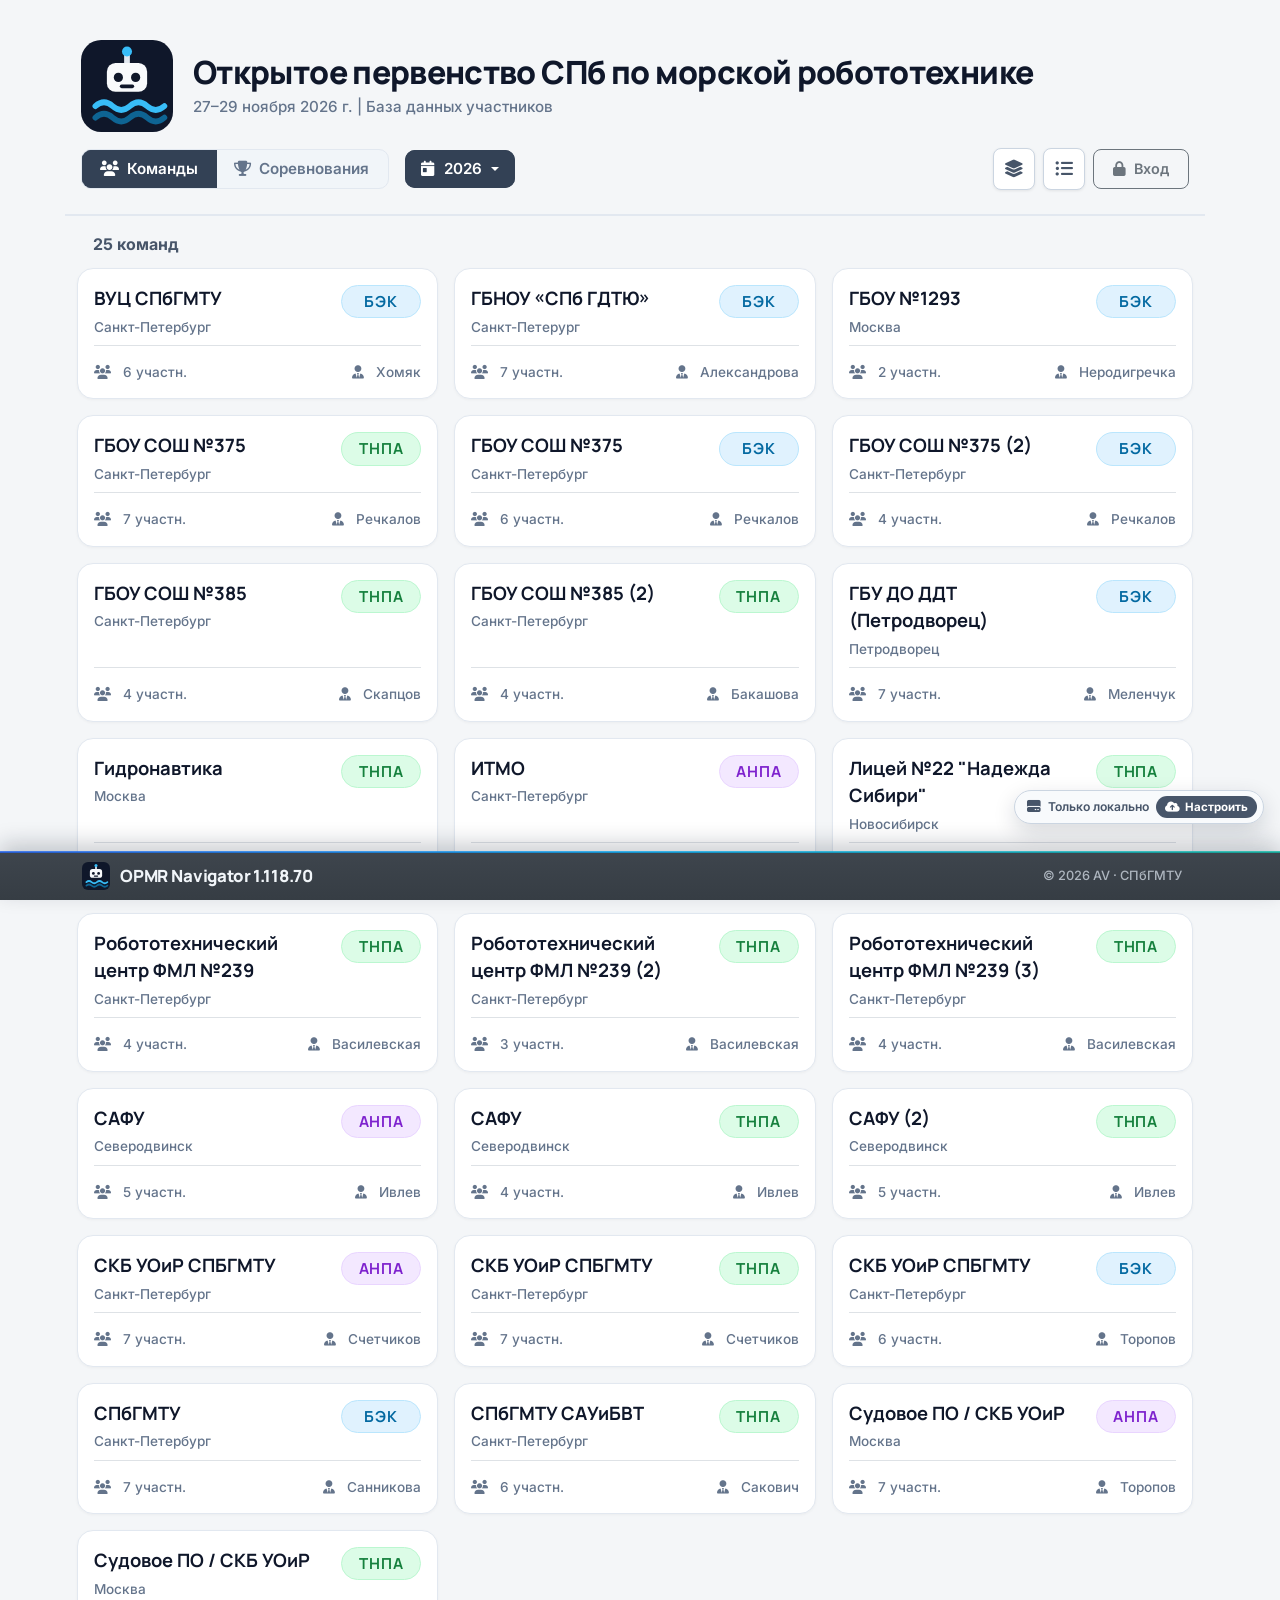
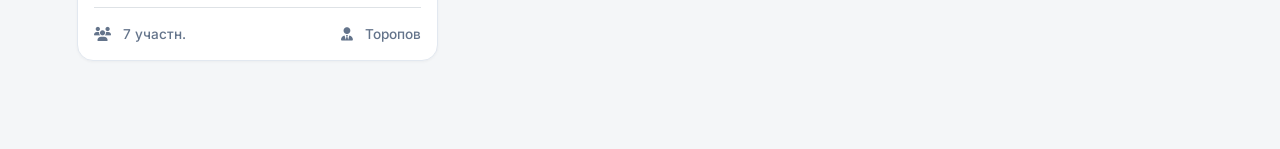
==== index.html @ 8fe816d5 "118 правим бейдж сохранения" ====
<!doctype html>
<html lang="ru">
  <head>
    <meta charset="UTF-8" />
    <meta name="viewport" content="width=device-width, initial-scale=1.0" />
    <title>OPMR - База данных участников</title>
    <link rel="icon" type="image/svg+xml" href="favicon.svg?v=1" />
    <link rel="preconnect" href="https://fonts.googleapis.com" />
    <link rel="preconnect" href="https://fonts.gstatic.com" crossorigin />
    <link
      href="https://fonts.googleapis.com/css2?family=Inter:wght@400;500;600&family=Manrope:wght@600;700;800&family=Fira+Sans+Condensed:wght@500;600;700&display=swap"
      rel="stylesheet" />
    <!-- <link href="https://cdn.jsdelivr.net/npm/bootstrap@5.3.2/dist/css/bootstrap.min.css" rel="stylesheet" />
    <link href="https://cdnjs.cloudflare.com/ajax/libs/font-awesome/6.4.2/css/all.min.css" rel="stylesheet" /> -->
    <link href="lib/bootstrap.min.css" rel="stylesheet" />
    <link href="lib/all.min.css" rel="stylesheet" />
    <!-- * версия -->
    <link rel="stylesheet" href="styles.css?v=70" />
  </head>

  <body>
    <div class="toast-container" id="toastContainer"></div>
    <input type="file" id="fileInput" accept=".json" class="d-none" />
    <div class="container py-4">
      <div class="app-header d-flex justify-content-between align-items-center mb-3 flex-wrap gap-3">
        <div class="header-brand">
          <a
            href="#"
            class="header-logo-link"
            onclick="
              goHome();
              return false;
            "
            title="На главную — Команды"
            aria-label="OPMR Navigator — на главную">
            <img src="favicon.svg?v=1" alt="Логотип ОПМР" class="header-logo" />
          </a>
          <div class="header-brand-text">
            <h2 class="header-title mb-0">Открытое первенство СПб по морской робототехнике</h2>
            <div class="header-subtitle">27–29 ноября 2026 г. | База данных участников</div>
          </div>
        </div>
        <div class="d-flex gap-2 align-items-center" id="headerButtons"></div>
      </div>
      <div id="yearSwitcher" class="mb-3" style="display: none"></div>
      <div id="listPage" class="list-page">
        <div id="teamsContainer">
          <div class="col-12 text-center text-muted py-5">
            <div class="spinner-border text-primary" role="status"></div>
            <div class="mt-2">Загрузка данных...</div>
          </div>
        </div>
      </div>
      <div id="detailPage" class="detail-page">
        <button class="btn btn-outline-secondary mb-3 btn-action" onclick="goBack()" title="Назад">
          <i class="fas fa-arrow-left"></i>
        </button>
        <div id="detailContent"></div>
      </div>
      <div id="editPage" class="detail-page">
        <div class="d-flex justify-content-between align-items-center mb-3 flex-wrap gap-2">
          <button class="btn btn-outline-secondary btn-action" onclick="goBack()" title="Назад">
            <i class="fas fa-arrow-left"></i>
          </button>
          <div id="editPageAdminButtons"></div>
        </div>
        <div class="detail-section">
          <h4 class="detail-section-title" id="editFormTitle">Редактирование команды</h4>
          <form id="editForm" class="edit-form">
            <div class="row g-3">
              <div class="col-md-4">
                <label class="form-label">Организация</label>
                <input
                  type="text"
                  class="form-control"
                  id="editOrgSearch"
                  list="orgDatalist"
                  placeholder="Начните вводить название..."
                  autocomplete="off" />
                <datalist id="orgDatalist"></datalist>
                <div class="form-text">Выберите из справочника или введите новое</div>
                <input type="hidden" id="editOrgId" />
              </div>
              <div class="col-md-3">
                <label class="form-label">Краткое название</label>
                <input
                  type="text"
                  class="form-control"
                  id="editShortName"
                  placeholder="(подставится из справочника)"
                  style="font-size: 0.85rem; font-style: italic" />
              </div>
              <div class="col-md-2">
                <label class="form-label">ID орг.</label>
                <input
                  type="text"
                  class="form-control"
                  id="editOrgIdView"
                  readonly
                  style="background-color: #f8fafc; font-weight: 600; text-align: center" />
              </div>
              <div class="col-md-3">
                <label class="form-label">ID команды</label>
                <input
                  type="text"
                  class="form-control"
                  id="editId"
                  readonly
                  style="background-color: #f8fafc; font-weight: 600" />
              </div>
              <div class="col-md-6">
                <label class="form-label">Год</label>
                <select class="form-select" id="editYear" onchange="onEditYearChange()">
                  <option value="2024">2024</option>
                  <option value="2025">2025</option>
                  <option value="2026">2026</option>
                </select>
              </div>
              <div class="col-md-6">
                <label class="form-label">Дата заявки</label>
                <input type="text" class="form-control" id="editCreated" readonly style="background-color: #f8fafc" />
              </div>
              <div class="col-md-6">
                <label class="form-label">Город</label><input type="text" class="form-control" id="editCity" />
              </div>
              <div class="col-md-6">
                <label class="form-label">Республика/край/область</label
                ><input type="text" class="form-control" id="editRegion" />
              </div>
              <div class="col-md-6">
                <label class="form-label">Почтовый индекс</label
                ><input type="text" class="form-control" id="editPostalCode" />
              </div>
              <div class="col-12">
                <label class="form-label">Адрес</label><input type="text" class="form-control" id="editAddress" />
              </div>
              <div class="col-md-6">
                <label class="form-label">Телефон/факс</label><input type="tel" class="form-control" id="editPhone" />
              </div>
              <div class="col-md-6">
                <label class="form-label">Email</label><input type="email" class="form-control" id="editEmail" />
              </div>
              <div class="col-12">
                <label class="form-label">ФИО руководителя организации</label
                ><input type="text" class="form-control" id="editOrgLeader" />
              </div>
              <div class="col-12 mt-4">
                <h5 class="fw-bold" style="font-family: &quot;Manrope&quot;, sans-serif; color: #0f172a">Аппарат</h5>
              </div>
              <div class="col-md-6">
                <label class="form-label">Класс аппарата</label>
                <input
                  type="text"
                  class="form-control"
                  id="editApparatusClass"
                  list="classDatalist"
                  placeholder="Выберите класс..."
                  autocomplete="off" />
                <datalist id="classDatalist"></datalist>
                <div class="form-text">Список классов зависит от выбранного года</div>
              </div>
              <div class="col-md-6">
                <label class="form-label">Название аппарата</label
                ><input type="text" class="form-control" id="editApparatusName" placeholder="Например: 'Посейдон-1'" />
              </div>
              <div class="col-12">
                <label class="form-label">Ссылки на фото аппарата</label>
                <div id="photoLinksContainer"></div>
                <button type="button" class="btn btn-outline-primary btn-sm mt-2" onclick="addPhotoLinkField()">
                  <i class="fas fa-plus me-1"></i>Добавить ссылку
                </button>
                <div class="form-text mt-2">
                  <i class="fas fa-info-circle me-1"></i>Вставьте прямые ссылки на изображения (.jpg, .png, .webp).
                </div>
              </div>
              <div class="col-12">
                <label class="form-label">Краткое описание аппарата</label
                ><textarea class="form-control" id="editDescription" rows="4"></textarea>
              </div>
              <div class="col-12 mt-4">
                <h5 class="fw-bold" style="font-family: &quot;Manrope&quot;, sans-serif; color: #0f172a">Команда</h5>
              </div>
              <div class="col-md-6">
                <label class="form-label">ФИО руководителя команды</label
                ><input type="text" class="form-control" id="editTeamLeader" />
              </div>
              <div class="col-md-6">
                <label class="form-label">Контактный телефон</label
                ><input type="tel" class="form-control" id="editTeamLeaderPhone" />
              </div>
              <div class="col-12 mt-4">
                <h5 class="fw-bold" style="font-family: &quot;Manrope&quot;, sans-serif; color: #0f172a">Участники</h5>
                <div id="editMembersContainer"></div>
                <button type="button" class="btn btn-outline-primary btn-sm mt-2 btn-action" onclick="addMemberField()">
                  <i class="fas fa-plus me-1"></i><span class="btn-text">Добавить участника</span>
                </button>
              </div>
              <div class="col-12 mt-4 pt-3 border-top">
                <button type="button" class="btn btn-primary btn-action px-4" onclick="saveEdit()">
                  <i class="fas fa-save me-2"></i><span class="btn-text">Сохранить изменения</span>
                </button>
                <button type="button" class="btn btn-outline-secondary btn-action ms-2" onclick="goBack()">
                  <span class="btn-text">Отмена</span>
                </button>
                <button
                  type="button"
                  class="btn btn-danger btn-action ms-auto"
                  onclick="deleteTeam()"
                  id="btnDeleteTeam"
                  style="display: none">
                  <i class="fas fa-trash-alt me-2"></i><span class="btn-text">Удалить команду</span>
                </button>
              </div>
            </div>
          </form>
        </div>
      </div>
      <div id="competitionPage" class="detail-page">
        <div class="d-flex justify-content-between align-items-center mb-3 flex-wrap gap-2">
          <button class="btn btn-outline-secondary btn-action" onclick="goBack()" title="Назад">
            <i class="fas fa-arrow-left"></i>
          </button>
          <div class="d-flex gap-2">
            <button class="btn btn-outline-primary btn-action" onclick="calculatePlaces()">
              <i class="fas fa-trophy me-2"></i><span class="btn-text">Рассчитать места</span>
            </button>
            <button class="btn btn-outline-secondary btn-action" onclick="window.print()">
              <i class="fas fa-print me-2"></i><span class="btn-text">Печать</span>
            </button>
          </div>
        </div>
        <div id="competitionContent"></div>
      </div>
      <div id="protocolPage" class="detail-page">
        <div class="d-flex justify-content-between align-items-center mb-3 flex-wrap gap-2">
          <button class="btn btn-outline-secondary btn-action" onclick="showCompetitionView()">
            <i class="fas fa-arrow-left me-2"></i><span class="btn-text">К соревнованиям</span>
          </button>
          <button class="btn btn-primary btn-action" onclick="saveProtocol()">
            <i class="fas fa-save me-2"></i><span class="btn-text">Сохранить протокол</span>
          </button>
        </div>
        <div id="protocolContent"></div>
      </div>
      <div id="masterPage" class="detail-page">
        <div class="d-flex justify-content-between align-items-center mb-3 flex-wrap gap-2">
          <button class="btn btn-outline-secondary btn-action" onclick="showTeamsView()">
            <i class="fas fa-arrow-left me-2"></i><span class="btn-text">Назад</span>
          </button>
          <button class="btn btn-outline-secondary btn-action" onclick="window.print()">
            <i class="fas fa-print me-2"></i><span class="btn-text">Печать</span>
          </button>
        </div>
        <div id="masterContent"></div>
      </div>
      <div id="orgManagerPage" class="detail-page">
        <div class="d-flex justify-content-between align-items-center mb-3 flex-wrap gap-2">
          <button class="btn btn-outline-secondary btn-action" onclick="showTeamsView()">
            <i class="fas fa-arrow-left me-2"></i><span class="btn-text">Назад</span>
          </button>
          <button class="btn btn-primary btn-action" onclick="addOrganization()">
            <i class="fas fa-plus me-2"></i><span class="btn-text">Добавить организацию</span>
          </button>
        </div>
        <div id="orgManagerContent"></div>
      </div>
      <div id="apparatusPage" class="detail-page">
        <div class="d-flex justify-content-between align-items-center mb-3 flex-wrap gap-2">
          <button class="btn btn-outline-secondary btn-action" onclick="showTeamsView()">
            <i class="fas fa-arrow-left me-2"></i><span class="btn-text">Назад</span>
          </button>
          <button class="btn btn-primary btn-action" onclick="addApparatusClass()">
            <i class="fas fa-plus me-2"></i><span class="btn-text">Добавить класс</span>
          </button>
        </div>
        <div id="apparatusContent"></div>
      </div>
    </div>

    <div class="modal fade" id="teamNameModal" tabindex="-1">
      <div class="modal-dialog">
        <div class="modal-content">
          <div class="modal-header">
            <h5 class="modal-title">Название команды</h5>
            <button type="button" class="btn-close" data-bs-dismiss="modal" aria-label="Закрыть"></button>
          </div>
          <div class="modal-body">
            <label class="form-label">Своё название (необязательно)</label>
            <input type="text" class="form-control" id="teamNameInput" placeholder="Например: ФМЛ №239 · Юниоры" />
            <div class="form-text">
              Если оставить пустым, команда называется по организации, а при нескольких командах в одной номинации
              добавляется индекс: «ФМЛ №239 (2)».
            </div>
          </div>
          <div class="modal-footer">
            <button class="btn btn-secondary" data-bs-dismiss="modal">Отмена</button>
            <button class="btn btn-primary" onclick="saveTeamName()">Сохранить</button>
          </div>
        </div>
      </div>
    </div>

    <div
      class="offcanvas offcanvas-start"
      tabindex="-1"
      id="mobileMenu"
      aria-labelledby="mobileMenuLabel"
      style="max-width: 300px">
      <div class="offcanvas-header">
        <h5 class="offcanvas-title" id="mobileMenuLabel"><i class="fas fa-bars me-2"></i>Меню</h5>
        <button type="button" class="btn-close" data-bs-dismiss="offcanvas" aria-label="Закрыть"></button>
      </div>
      <div class="offcanvas-body" id="mobileMenuBody"></div>
    </div>

    <footer class="app-footer">
      <div class="container app-footer-row">
        <div class="app-footer-brand">
          <img src="favicon.svg?v=1" alt="" class="app-footer-logo" />
          <span class="app-footer-name">OPMR Navigator <span id="appVersion">1.0</span></span>
        </div>
        <div class="app-footer-copy">© 2026 AV · СПбГМТУ</div>
      </div>
    </footer>

    <div class="modal fade" id="githubSettingsModal" tabindex="-1">
      <div class="modal-dialog">
        <div class="modal-content">
          <div class="modal-header">
            <h5 class="modal-title"><i class="fab fa-github me-2"></i>Настройки GitHub</h5>
            <button type="button" class="btn-close" data-bs-dismiss="modal"></button>
          </div>
          <div class="modal-body">
            <div class="mb-3">
              <label class="form-label">Владелец репозитория (owner)</label
              ><input type="text" class="form-control" id="ghOwner" placeholder="например: your-username" />
              <div class="form-text">Имя пользователя или организации на GitHub</div>
            </div>
            <div class="mb-3">
              <label class="form-label">Название репозитория (repo)</label
              ><input type="text" class="form-control" id="ghRepo" placeholder="например: opmr-website" />
            </div>
            <div class="mb-3">
              <label class="form-label">Ветка (branch)</label
              ><input type="text" class="form-control" id="ghBranch" placeholder="main" value="main" />
            </div>
            <div class="mb-3">
              <label class="form-label">Personal Access Token</label>
              <div class="input-group">
                <input type="password" class="form-control" id="ghToken" placeholder="ghp_..." />
                <button class="btn btn-outline-secondary" type="button" onclick="toggleTokenVisibility()">
                  <i class="fas fa-eye" id="tokenToggleIcon"></i>
                </button>
              </div>
              <div class="form-text">
                Токен с правами <code>repo</code> или <code>contents</code>.
                <a href="https://github.com/settings/tokens/new" target="_blank">Создать токен →</a>
              </div>
            </div>
            <div class="alert alert-info small mb-0">
              <i class="fas fa-info-circle me-1"></i>Данные сохраняются только в вашем браузере (localStorage).
            </div>
          </div>
          <div class="modal-footer">
            <button type="button" class="btn btn-outline-secondary" data-bs-dismiss="modal">Отмена</button>
            <button type="button" class="btn btn-outline-primary" onclick="testGitHubConnection()">
              <i class="fas fa-plug me-1"></i>Проверить соединение
            </button>
            <button type="button" class="btn btn-primary" onclick="saveGitHubSettings()">
              <i class="fas fa-check me-1"></i>Сохранить
            </button>
          </div>
        </div>
      </div>
    </div>
    <div class="lightbox-overlay" id="lightbox" onclick="closeLightbox()">
      <button class="lightbox-close" onclick="closeLightbox()">&times;</button>
      <img id="lightboxImg" src="" alt="" />
    </div>
    <div class="modal fade" id="adminPasswordModal" tabindex="-1">
      <div class="modal-dialog modal-sm modal-dialog-centered">
        <div class="modal-content">
          <div class="modal-header border-0 pb-0">
            <h6 class="modal-title"><i class="fas fa-lock me-2"></i>Вход в режим администратора</h6>
            <button type="button" class="btn-close" data-bs-dismiss="modal"></button>
          </div>
          <div class="modal-body">
            <input
              type="password"
              class="form-control"
              id="adminPasswordInput"
              placeholder="Введите пароль"
              autocomplete="off" />
            <div id="adminPasswordError" class="text-danger small mt-2" style="display: none">
              <i class="fas fa-exclamation-circle me-1"></i>Неверный пароль
            </div>
          </div>
          <div class="modal-footer border-0 pt-0">
            <button type="button" class="btn btn-outline-secondary btn-sm" data-bs-dismiss="modal">Отмена</button>
            <button type="button" class="btn btn-primary btn-sm" onclick="checkAdminPassword()">
              <i class="fas fa-sign-in-alt me-1"></i>Войти
            </button>
          </div>
        </div>
      </div>
    </div>

    <!-- Выезжающая панель редактора критериев -->
    <div
      class="offcanvas offcanvas-end"
      tabindex="-1"
      id="criteriaOffcanvas"
      aria-labelledby="criteriaOffcanvasLabel"
      style="width: 800px">
      <div class="offcanvas-header border-bottom">
        <h5 class="offcanvas-title" id="criteriaOffcanvasLabel">
          <i class="fas fa-list-check me-2"></i>Критерии оценки
        </h5>
        <button type="button" class="btn-close" data-bs-dismiss="offcanvas" aria-label="Close"></button>
      </div>
      <div class="offcanvas-body" id="criteriaOffcanvasBody" style="overflow-y: auto; max-height: calc(100vh - 140px)">
        <!-- Сюда JS вставит интерфейс -->
      </div>
      <div class="offcanvas-footer border-top p-3 bg-light">
        <div class="d-flex justify-content-end gap-2">
          <button type="button" class="btn btn-outline-secondary" data-bs-dismiss="offcanvas">
            <i class="fas fa-times me-1"></i>Закрыть
          </button>
          <button type="button" class="btn btn-primary" onclick="saveCriteriaFromOffcanvas()">
            <i class="fas fa-save me-1"></i>Сохранить изменения
          </button>
        </div>
      </div>
    </div>

    <div class="modal fade" id="migrationModal" tabindex="-1">
      <div class="modal-dialog">
        <div class="modal-content">
          <div class="modal-header">
            <h5 class="modal-title"><i class="fas fa-database me-2"></i>Миграция данных</h5>
          </div>
          <div class="modal-body">
            <p>Обнаружен старый формат данных. Система автоматически:</p>
            <ul>
              <li>Создаст справочник организаций из существующих названий</li>
              <li>Присвоит каждой команде ID организации и год</li>
              <li>Команды с протоколами → 2025 год, без протоколов → 2026 год</li>
            </ul>
            <p class="text-muted small">
              Ваши данные не будут потеряны. Рекомендуется сделать резервную копию через "Скачать JSON" перед миграцией.
            </p>
          </div>
          <div class="modal-footer">
            <button type="button" class="btn btn-outline-secondary" data-bs-dismiss="modal">Отмена</button>
            <button type="button" class="btn btn-primary" onclick="runMigration()">
              <i class="fas fa-check me-1"></i>Начать миграцию
            </button>
          </div>
        </div>
      </div>
    </div>

    <!-- Модалка импорта заявки из текста -->
    <div class="modal fade" id="textImportModal" tabindex="-1">
      <div class="modal-dialog modal-xl modal-dialog-scrollable">
        <div class="modal-content">
          <div class="modal-header">
            <h5 class="modal-title"><i class="fas fa-file-import me-2"></i>Импорт заявки из текста</h5>
            <button type="button" class="btn-close" data-bs-dismiss="modal"></button>
          </div>
          <div class="modal-body">
            <div class="mb-3">
              <label class="form-label fw-bold"
                >Вставьте текст письма из Яндекс.Форм целиком (или загрузите файл .txt):</label
              >
              <textarea
                class="form-control font-monospace"
                id="textImportInput"
                rows="14"
                style="font-size: 0.85rem"
                placeholder="Заявка на ОПМР-2026 от ..."></textarea>
            </div>
            <div class="d-flex gap-2 mb-3">
              <label class="btn btn-outline-primary mb-0"
                ><i class="fas fa-upload me-1"></i>Загрузить файл .txt<input
                  type="file"
                  accept=".txt,.text,text/plain"
                  class="d-none"
                  onchange="loadTextFileIntoModal(event)"
              /></label>
              <button class="btn btn-primary" onclick="parseTextApplication()">
                <i class="fas fa-magnifying-glass me-1"></i>Разобрать
              </button>
              <button
                class="btn btn-outline-secondary"
                onclick="
                  document.getElementById('textImportInput').value = '';
                  document.getElementById('textImportPreview').innerHTML = '';
                  document.getElementById('textImportFooter').style.display = 'none';
                ">
                <i class="fas fa-eraser me-1"></i>Очистить
              </button>
            </div>
            <div id="textImportPreview"></div>
          </div>
          <div class="modal-footer" id="textImportFooter" style="display: none">
            <button class="btn btn-outline-secondary" data-bs-dismiss="modal">Отмена</button>
            <button class="btn btn-success" onclick="applyTextImport()">
              <i class="fas fa-plus me-1"></i>Добавить в базу
            </button>
          </div>
        </div>
      </div>
    </div>

    <!-- Модалка импорта заявки из PDF -->
    <div class="modal fade" id="pdfImportModal" tabindex="-1">
      <div class="modal-dialog modal-xl modal-dialog-scrollable">
        <div class="modal-content">
          <div class="modal-header">
            <h5 class="modal-title"><i class="fas fa-file-pdf me-2 text-danger"></i>Импорт заявки из PDF</h5>
            <button type="button" class="btn-close" data-bs-dismiss="modal"></button>
          </div>
          <div class="modal-body">
            <div class="alert alert-info small mb-3">
              <i class="fas fa-info-circle me-1"></i>Данные извлечены из PDF-файла. Проверьте и при необходимости
              отредактируйте поля перед добавлением в базу. Год: <strong id="pdfImportYear">2026</strong> (меняется
              кнопкой года в шапке).
            </div>
            <div id="pdfImportPreview"></div>
          </div>
          <div class="modal-footer" id="pdfImportFooter">
            <button class="btn btn-outline-secondary" data-bs-dismiss="modal">Отмена</button>
            <button class="btn btn-success" onclick="applyPDFImport()">
              <i class="fas fa-plus me-1"></i>Добавить в базу
            </button>
          </div>
        </div>
      </div>
    </div>

    <!-- <script src="https://cdn.jsdelivr.net/npm/bootstrap@5.3.2/dist/js/bootstrap.bundle.min.js"></script> -->
    <script src="lib/bootstrap.bundle.min.js"></script>
    <script src="lib/xlsx.full.min.js"></script>
    <script src="lib/pdf.min.js"></script>
    <script src="lib/jszip.min.js"></script>
    <!-- * версия -->
    <!-- <script src="app.js?v=110"></script> -->
    <script src="app_new.js?v=118"></script>
  </body>
</html>
---- styles.css ----
/* ========== БАЗА ========== */
body {
  background-color: #f4f6f8;
  font-family: "Inter", system-ui, sans-serif;
  color: #1f2937;
  display: flex;
  flex-direction: column;
  min-height: 100vh;
  min-height: 100dvh;
  padding-bottom: 64px;
}
body > .container {
  flex: 1 0 auto;
  width: 100%;
}
body.sync-floating {
  padding-bottom: 64px;
}
html {
  scrollbar-gutter: stable;
  scrollbar-width: thin;
  scrollbar-color: #cbd5e1 #f4f6f8;
}
@supports not (scrollbar-gutter: stable) {
  html {
    overflow-y: scroll;
  }
}
::-webkit-scrollbar {
  width: 10px;
  height: 10px;
}
::-webkit-scrollbar-track {
  background: #f4f6f8;
}
::-webkit-scrollbar-thumb {
  background: #cbd5e1;
  border-radius: 8px;
  border: 2px solid #f4f6f8;
}
::-webkit-scrollbar-thumb:hover {
  background: #94a3b8;
}
.header-title,
.detail-section-title,
.org-name,
.category-badge {
  font-family: "Manrope", sans-serif;
}
.header-title {
  font-weight: 800;
  color: #0f172a;
  letter-spacing: -0.02em;
}
.header-subtitle {
  color: #64748b;
  font-size: 0.95rem;
  font-weight: 500;
  margin-top: 4px;
}
@keyframes fadeIn {
  from {
    opacity: 0;
    transform: translateY(8px);
  }
  to {
    opacity: 1;
    transform: translateY(0);
  }
}
.detail-page {
  display: none;
  animation: fadeIn 0.3s;
}
.detail-page.active {
  display: block;
}
.list-page {
  display: block;
}
.list-page.hidden {
  display: none;
}
/* ========== КАРТОЧКИ КОМАНД ========== */
.team-card {
  transition: all 0.25s;
  border: 1px solid #e2e8f0;
  background: #fff;
  border-radius: 16px;
  box-shadow: 0 1px 3px rgba(0, 0, 0, 0.04);
  cursor: pointer;
}
.team-card:hover {
  transform: translateY(-4px);
  box-shadow: 0 12px 24px -8px rgba(0, 0, 0, 0.1);
}
.org-name {
  font-weight: 700;
  color: #0f172a;
  font-size: 1.15rem;
  margin-bottom: 4px;
}
.team-meta {
  font-size: 0.85rem;
  color: #64748b;
  font-weight: 500;
}
.team-card-head {
  display: flex;
  justify-content: space-between;
  align-items: flex-start;
  gap: 1rem;
}
.team-card-head > div:first-child {
  min-width: 0;
}
.category-badge {
  display: inline-flex;
  align-items: center;
  justify-content: center;
  font-weight: 700;
  line-height: 1;
  letter-spacing: 0.06em;
  border-radius: 999px;
  white-space: nowrap;
  text-transform: uppercase;
}
.category-badge-card {
  font-size: 0.95rem;
  padding: 0.5rem 0.85rem;
  min-width: 5rem;
  flex-shrink: 0;
}
.category-badge-xl {
  font-size: 2rem;
  padding: 0.6rem 1.2rem;
  min-width: 9rem;
}
.category-badge-list {
  font-size: 0.72rem;
  padding: 0.35rem 0.6rem;
  min-width: 3.6rem;
}
.badge-bek {
  background-color: #e0f2fe;
  color: #0369a1;
  border: 1px solid #bae6fd;
}
.badge-tnpa {
  background-color: #dcfce7;
  color: #15803d;
  border: 1px solid #bbf7d0;
}
.badge-anpa {
  background-color: #f3e8ff;
  color: #7e22ce;
  border: 1px solid #e9d5ff;
}
.badge-anna {
  background-color: #ffedd5;
  color: #c2410c;
  border: 1px solid #fed7aa;
}
.badge-red {
  background-color: #fee2e2;
  color: #b91c1c;
  border: 1px solid #fecaca;
}
.badge-gray {
  background-color: #f1f5f9;
  color: #475569;
  border: 1px solid #cbd5e1;
}
.badge-yellow {
  background-color: #fef9c3;
  color: #a16207;
  border: 1px solid #fde047;
}
/* ========== ДЕТАЛЬНАЯ СТРАНИЦА ========== */
.detail-section {
  background: #fff;
  border-radius: 16px;
  padding: 24px;
  margin-bottom: 24px;
  box-shadow: 0 1px 3px rgba(0, 0, 0, 0.04);
  border: 1px solid #e2e8f0;
  overflow: hidden;
  max-width: 100%;
}
.detail-section-title {
  font-weight: 700;
  color: #0f172a;
  font-size: 1.5rem;
  margin-bottom: 20px;
  padding-bottom: 12px;
  border-bottom: 2px solid #f1f5f9;
}
.detail-section-head {
  display: flex;
  justify-content: space-between;
  align-items: center;
  gap: 1rem;
  padding-bottom: 12px;
  border-bottom: 2px solid #f1f5f9;
  margin-bottom: 20px;
}
.detail-section-head .detail-section-title {
  border-bottom: 0;
  padding-bottom: 0;
  margin-bottom: 0;
}
#detailPage .detail-label {
  font-size: 0.8rem;
  font-weight: 600;
  text-transform: uppercase;
  letter-spacing: 0.05em;
  color: #64748b;
  margin-bottom: 0.35rem;
}
#detailPage .detail-value {
  font-size: 1.1rem;
  font-weight: 500;
  line-height: 1.5;
  color: #0f172a;
  overflow-wrap: anywhere;
}
#detailPage .detail-value a {
  color: #2563eb;
  text-decoration: none;
  border-bottom: 1px solid transparent;
  transition: border-color 0.2s;
}
#detailPage .detail-value a:hover {
  border-bottom-color: #2563eb;
}
#detailPage .detail-section .row {
  max-width: 100%;
  margin-left: 0 !important;
  margin-right: 0 !important;
}
#detailPage .detail-section .row.g-4 > [class*="col-"] {
  padding-left: 12px;
  padding-right: 12px;
}
#detailPage .detail-section .col-12 {
  max-width: 100%;
  min-width: 0;
  overflow: hidden;
}
.members-table {
  width: 100%;
  border-collapse: separate;
  border-spacing: 0;
  table-layout: fixed;
}
#detailPage .members-table th {
  font-family: "Manrope", sans-serif;
  font-size: 0.75rem;
  text-transform: uppercase;
  letter-spacing: 0.06em;
  font-weight: 700;
  color: #64748b;
  background-color: #f8fafc;
  padding: 14px 16px;
  border-bottom: 2px solid #e2e8f0;
}
#detailPage .members-table th:first-child {
  border-top-left-radius: 8px;
}
#detailPage .members-table th:last-child {
  border-top-right-radius: 8px;
}
#detailPage .members-table td {
  font-size: 0.95rem;
  font-weight: 500;
  color: #334155;
  padding: 14px 16px;
  border-bottom: 1px solid #f1f5f9;
  vertical-align: middle;
}
#detailPage .members-table tr:last-child td {
  border-bottom: none;
}
.col-fio {
  width: 40%;
}
.col-birth {
  width: 13%;
}
.col-passport {
  width: 17%;
}
.col-student {
  width: 5%;
}
.col-order {
  width: 25%;
}
.fio-cell {
  line-height: 1.4;
}
.fio-surname {
  font-weight: 600;
}
.fio-name-patronymic {
  font-weight: 400;
  color: #475569;
}
.member-card {
  background: #f8fafc;
  border-radius: 12px;
  padding: 16px;
  margin-bottom: 12px;
  border-left: 4px solid #3b82f6;
}
#detailPage .member-fio {
  font-family: "Manrope", sans-serif;
  font-size: 1.1rem;
  font-weight: 700;
  color: #0f172a;
  margin-bottom: 8px;
}
#detailPage .member-info {
  font-size: 0.9rem;
  color: #64748b;
  margin-bottom: 4px;
  display: flex;
  align-items: center;
  gap: 6px;
}
.members-table-desktop {
  display: block;
}
.members-cards-mobile {
  display: none;
}
/* ========== ФОРМЫ ========== */
.edit-form .form-label {
  font-size: 0.9rem;
  font-weight: 600;
  color: #374151;
  margin-bottom: 0.4rem;
}
.edit-form .form-control,
.edit-form .form-select {
  border: 1px solid #cbd5e1;
  border-radius: 8px;
  padding: 0.6rem 0.85rem;
  font-size: 0.95rem;
}
.edit-form .form-control:focus,
.edit-form .form-select:focus {
  border-color: #3b82f6;
  box-shadow: 0 0 0 3px rgba(59, 130, 246, 0.15);
  outline: none;
}
.edit-form .form-text {
  font-size: 0.8rem;
  color: #64748b;
  margin-top: 0.25rem;
}
.btn-upload,
.btn-action {
  border-radius: 8px;
  font-weight: 600;
  font-size: 0.9rem;
  padding: 0.5rem 1.2rem;
}
.btn-outline-primary {
  border-color: #cbd5e1;
  color: #334155;
}
.btn-outline-primary:hover {
  background-color: #f1f5f9;
  border-color: #94a3b8;
  color: #0f172a;
}
.photo-link-field {
  display: flex;
  gap: 10px;
  align-items: center;
  margin-bottom: 10px;
  padding: 10px;
  background: #f8fafc;
  border: 1px solid #e2e8f0;
  border-radius: 8px;
}
.photo-link-field input {
  flex: 1;
  border: 1px solid #cbd5e1;
  border-radius: 6px;
  padding: 8px 12px;
  font-size: 0.9rem;
}
.photo-link-field input:focus {
  border-color: #3b82f6;
  outline: none;
}
.photo-link-field .preview-thumb {
  width: 50px;
  height: 50px;
  object-fit: cover;
  border-radius: 6px;
  flex-shrink: 0;
}
.photo-link-field .remove-link-btn {
  background: #ef4444;
  color: #fff;
  border: none;
  border-radius: 6px;
  width: 32px;
  height: 32px;
  display: flex;
  align-items: center;
  justify-content: center;
  cursor: pointer;
  flex-shrink: 0;
}
.photo-link-field .remove-link-btn:hover {
  background: #b91c1c;
}
/* ========== ФОТО АППАРАТА / ЛАЙТБОКС ========== */
.apparatus-photo-grid {
  display: grid !important;
  grid-template-columns: repeat(4, 1fr) !important;
  gap: 12px !important;
  width: 100% !important;
  max-width: 100% !important;
  box-sizing: border-box;
  overflow: hidden;
}
.apparatus-photo-grid.single-photo {
  grid-template-columns: minmax(0, 1fr) !important;
  justify-items: center;
}
.apparatus-photo-grid.single-photo .apparatus-photo-item {
  width: 50%;
  max-width: 600px;
}
.apparatus-photo-item {
  position: relative;
  border-radius: 12px;
  overflow: hidden;
  background: #f1f5f9;
  aspect-ratio: 4/3;
  border: 1px solid #e2e8f0;
  width: 100%;
  max-width: 100%;
  min-width: 0 !important;
  box-sizing: border-box;
}
.apparatus-photo-item img {
  position: absolute;
  top: 0;
  left: 0;
  width: 100%;
  height: 100%;
  max-width: 100% !important;
  max-height: 100% !important;
  object-fit: cover;
  display: block;
  cursor: pointer;
  transition: transform 0.3s;
}
.apparatus-photo-item img:hover {
  transform: scale(1.05);
}
.photo-link-card {
  display: flex;
  flex-direction: column;
  align-items: center;
  justify-content: center;
  background: #f8fafc;
  border: 1px dashed #cbd5e1;
  border-radius: 12px;
  padding: 16px 8px;
  text-decoration: none;
  color: #3b82f6;
  font-weight: 500;
  font-size: 0.85rem;
  height: 100%;
  width: 100%;
  box-sizing: border-box;
  text-align: center;
}
.photo-link-card:hover {
  background: #eff6ff;
  border-color: #3b82f6;
}
.photo-link-card i {
  font-size: 1.5rem;
  margin-bottom: 8px;
}
.lightbox-overlay {
  position: fixed;
  inset: 0;
  background: rgba(15, 23, 42, 0.9);
  backdrop-filter: blur(8px);
  display: none;
  align-items: center;
  justify-content: center;
  z-index: 9999;
  padding: 20px;
}
.lightbox-overlay.active {
  display: flex;
}
.lightbox-overlay img {
  max-width: 90%;
  max-height: 90%;
  border-radius: 8px;
  object-fit: contain;
}
.lightbox-close {
  position: absolute;
  top: 24px;
  right: 24px;
  color: #fff;
  font-size: 2.5rem;
  cursor: pointer;
  background: none;
  border: none;
}
/* ========== ТОСТЫ ========== */
.toast-container {
  position: fixed;
  top: 20px;
  right: 20px;
  z-index: 10000;
  display: flex;
  flex-direction: column;
  gap: 10px;
}
.toast-msg {
  padding: 12px 20px;
  border-radius: 8px;
  color: #fff;
  font-weight: 500;
  font-size: 0.9rem;
  box-shadow: 0 4px 12px rgba(0, 0, 0, 0.15);
  animation: slideIn 0.3s ease-out;
  max-width: 360px;
}
.toast-msg.success {
  background: #10b981;
}
.toast-msg.error {
  background: #ef4444;
}
.toast-msg.info {
  background: #3b82f6;
}
@keyframes slideIn {
  from {
    transform: translateX(100%);
    opacity: 0;
  }
  to {
    transform: translateX(0);
    opacity: 1;
  }
}
/* ========== ШАПКА ========== */
.app-header {
  position: sticky;
  top: 0;
  z-index: 1020;
  margin-left: -0.75rem;
  margin-right: -0.75rem;
  padding: 16px 16px 24px;
  background: #f4f6f8;
  border-bottom: 2px solid #e2e8f0;
}
.header-brand {
  display: flex;
  align-items: center;
  gap: 20px;
  min-width: 0;
}
.header-brand-text {
  min-width: 0;
}
.header-logo {
  width: 92px;
  height: 92px;
  flex-shrink: 0;
  display: block;
}
.header-logo-link {
  display: inline-flex;
  cursor: pointer;
  border-radius: 12px;
}
.header-logo-link .header-logo {
  transition: transform 0.2s ease;
}
.header-logo-link:hover .header-logo {
  transform: scale(1.05);
}
.header-logo-link:focus-visible {
  outline: 2px solid #2563eb;
  outline-offset: 2px;
}
#headerButtons {
  display: flex !important;
  align-items: center !important;
  gap: 8px !important;
  flex: 1 1 auto !important;
  min-width: 0;
}
#headerButtons .view-switcher {
  margin-right: 0 !important;
}
#yearDropdownContainer {
  margin-right: auto !important;
  display: inline-flex;
}
/* ========== ПАНЕЛИ / ПЕРЕКЛЮЧАТЕЛИ ========== */
:root {
  --tb-bg: #f1f5f9;
  --tb-border: #e2e8f0;
  --tb-hover: #e2e8e0;
  --tb-text: #64748b;
  --tb-active-bg: #334155;
  --tb-active-border: #334155;
  --tb-active-text: #ffffff;
}
.view-switcher {
  border: 1px solid var(--tb-border) !important;
  border-radius: 10px !important;
  background: var(--tb-bg);
  box-shadow: none !important;
  overflow: hidden;
}
.view-switcher .btn {
  font-size: 0.95rem !important;
  font-weight: 600 !important;
  padding: 0.45rem 1.15rem !important;
  border: none !important;
  border-radius: 0 !important;
  background: transparent !important;
  color: var(--tb-text) !important;
  box-shadow: none !important;
  transition:
    background 0.15s ease,
    color 0.15s ease !important;
}
.view-switcher .btn:hover {
  background: var(--tb-hover) !important;
  color: var(--tb-active-text) !important;
  transform: none !important;
}
.view-switcher .btn.btn-primary {
  background: var(--tb-active-bg) !important;
  color: var(--tb-active-text) !important;
  box-shadow: inset 0 0 0 1px var(--tb-active-border) !important;
}
.view-switcher .btn.btn-outline-primary {
  background: transparent !important;
  border: none !important;
  color: var(--tb-text) !important;
}
.view-switcher .btn.btn-outline-primary:hover {
  background: var(--tb-hover) !important;
  color: var(--tb-active-text) !important;
}
#yearSwitcher {
  display: none !important;
}
.year-dropdown-btn {
  border: none !important;
  border-radius: 10px !important;
  background: var(--tb-active-bg) !important;
  color: var(--tb-active-text) !important;
  font-weight: 600 !important;
  font-size: 0.95rem !important;
  padding: 0.45rem 1rem !important;
  box-shadow: inset 0 0 0 1px var(--tb-active-border) !important;
  display: inline-flex;
  align-items: center;
  gap: 6px;
}
.year-dropdown-btn:hover {
  box-shadow: inset 0 0 0 1px var(--tb-text) !important;
}
.year-dropdown .dropdown-menu {
  border: 1px solid var(--tb-border);
  border-radius: 12px;
  box-shadow: 0 8px 24px rgba(15, 23, 42, 0.12);
  padding: 6px;
  min-width: 230px;
}
.year-dropdown .dropdown-header {
  font-size: 0.72rem;
  text-transform: uppercase;
  letter-spacing: 0.05em;
  color: var(--tb-text);
  font-weight: 700;
  padding: 0.4rem 0.8rem 0.2rem;
}
.year-dropdown .dropdown-item {
  border-radius: 8px;
  font-weight: 500;
  color: var(--tb-text);
  padding: 0.45rem 0.8rem;
}
.year-dropdown .dropdown-item:hover {
  background: var(--tb-hover);
  color: var(--tb-active-text);
}
.year-dropdown .dropdown-item.active,
.year-dropdown .dropdown-item:active {
  background: var(--tb-active-bg);
  color: var(--tb-active-text);
  box-shadow: inset 0 0 0 1px var(--tb-active-border);
}
.btn-grouping-icon {
  border: 1px solid #cbd5e1 !important;
  background: #fff !important;
  color: #475569 !important;
  border-radius: 8px !important;
  width: 42px !important;
  height: 42px !important;
  display: inline-flex !important;
  align-items: center !important;
  justify-content: center !important;
  padding: 0 !important;
  font-size: 1.1rem !important;
  transition: all 0.2s !important;
  box-shadow: 0 1px 3px rgba(0, 0, 0, 0.08) !important;
}
.btn-grouping-icon:hover {
  background: #f1f5f9 !important;
  border-color: #94a3b8 !important;
  color: #0f172a !important;
}
.btn-grouping-icon.active {
  background: #e2e8f0 !important;
  border-color: #94a3b8 !important;
  color: #334155 !important;
  box-shadow: inset 0 1px 2px rgba(15, 23, 42, 0.08) !important;
}
.btn-grouping-icon.active:hover {
  background: #cbd5e1 !important;
  border-color: #64748b !important;
  color: #0f172a !important;
}
.toolbar-row {
  display: flex;
  align-items: center;
  gap: 12px;
  flex-wrap: wrap;
}
.toolbar-label {
  font-size: 0.8rem;
  font-weight: 700;
  color: var(--tb-text);
  text-transform: uppercase;
  letter-spacing: 0.05em;
}
.year-select {
  width: auto;
  min-width: 120px;
  border: 1px solid var(--tb-border);
  border-radius: 10px;
  background: var(--tb-active-bg);
  color: var(--tb-active-text);
  font-weight: 600;
  font-size: 0.95rem;
  padding: 0.4rem 2.2rem 0.4rem 0.9rem;
  box-shadow: none !important;
}
.year-select:focus {
  border-color: var(--tb-active-border);
  box-shadow: 0 0 0 3px rgba(148, 163, 184, 0.18) !important;
}
.year-select:disabled {
  opacity: 0.5;
}
.toolbar-master {
  border: 1px solid var(--tb-border);
  border-radius: 10px;
  background: transparent;
  color: var(--tb-text);
  font-weight: 600;
  font-size: 0.95rem;
  padding: 0.4rem 1rem;
}
.toolbar-master:hover {
  background: var(--tb-hover);
  color: var(--tb-active-text);
}
.toolbar-master.active {
  background: var(--tb-active-bg);
  color: var(--tb-active-text);
  box-shadow: inset 0 0 0 1px var(--tb-active-border);
}
.year-switcher .btn {
  font-size: 0.95rem !important;
  font-weight: 600 !important;
  padding: 0.5rem 1rem !important;
  border-radius: 8px !important;
  transition: all 0.2s !important;
}
.year-switcher .btn.active {
  background-color: #0f172a !important;
  color: #fff !important;
  border-color: #0f172a !important;
}
.year-switcher .btn:not(.active) {
  background-color: #fff !important;
  color: #475569 !important;
  border-color: #cbd5e1 !important;
}
.year-switcher .btn:not(.active):hover {
  background-color: #f1f5f9 !important;
}
/* ========== ЗАГОЛОВКИ ГРУПП ========== */
.group-header {
  display: flex;
  justify-content: space-between;
  align-items: center;
  gap: 1rem;
  border-bottom: 2px solid #e2e8f0;
  padding-bottom: 8px;
  margin-top: 32px;
  margin-bottom: 12px;
}
.group-header-left {
  display: flex;
  align-items: center;
  gap: 12px;
  flex: 1;
  min-width: 0;
}
.group-header-title {
  flex: 1;
  min-width: 0;
  font-size: 24px;
  font-weight: 700;
  font-family: "Manrope", sans-serif;
  color: #0f172a;
  line-height: 1.25;
  white-space: normal;
}
.group-date-badge {
  background-color: #f1f5f9;
  color: #475569;
  border: 1px solid #cbd5e1;
  font-size: 24px;
  font-weight: 700;
  font-family: "Manrope", sans-serif;
  padding: 0.2em 0.75em;
  border-radius: 6px;
  white-space: nowrap;
  flex-shrink: 0;
}
.group-teams-count {
  font-size: 0.9rem;
  font-weight: 700;
  color: #475569;
  margin-left: 12px;
  white-space: nowrap;
}
.teams-total-count {
  display: inline-block;
  font-size: 1rem;
  font-weight: 700;
  color: #475569;
  margin-left: 16px;
  margin-bottom: 12px;
  vertical-align: middle;
}
/* ========== СПИСОК КОМАНД ========== */
.team-list-wrap {
  overflow-x: auto;
  background: #fff;
  border: 1px solid #e2e8f0;
  border-radius: 16px;
  box-shadow: 0 1px 3px rgba(0, 0, 0, 0.04);
  margin-bottom: 16px;
  scrollbar-width: thin;
  scrollbar-color: #cbd5e1 #f1f5f9;
}
.team-list-wrap::-webkit-scrollbar {
  height: 8px;
}
.team-list-wrap::-webkit-scrollbar-track {
  background: #f1f5f9;
  border-radius: 8px;
}
.team-list-wrap::-webkit-scrollbar-thumb {
  background: #cbd5e1;
  border-radius: 8px;
}
.team-list-wrap::-webkit-scrollbar-thumb:hover {
  background: #94a3b8;
}
.team-list-table {
  width: 100%;
  min-width: 1100px;
  table-layout: fixed;
  border-collapse: collapse;
  font-size: 0.92rem;
}
.team-list-table col.tl-col-name {
  width: 280px;
}
.team-list-table col.tl-col-city {
  width: 160px;
}
.team-list-table col.tl-col-leader {
  width: 220px;
}
.team-list-table col.tl-col-count {
  width: 100px;
}
.team-list-table col.tl-col-class {
  width: 100px;
}
.team-list-table col.tl-col-apparatus {
  width: 240px;
}
.team-list-table col.tl-col-print {
  width: 70px;
}
.team-list-table thead th {
  font-family: "Manrope", sans-serif;
  font-size: 0.72rem;
  text-transform: uppercase;
  letter-spacing: 0.06em;
  font-weight: 700;
  color: #64748b;
  background: #f8fafc;
  padding: 12px 14px;
  border-bottom: 2px solid #e2e8f0;
  text-align: left;
  white-space: nowrap;
}
.team-list-table thead th.tl-count,
.team-list-table thead th.tl-class,
.team-list-table th.tl-print,
.team-list-table td.tl-print {
  text-align: center;
}
.team-list-table tbody td {
  padding: 12px 14px;
  border-bottom: 1px solid #f1f5f9;
  color: #334155;
  vertical-align: middle;
}
.team-list-table tbody tr:nth-child(even) {
  background: #fafcff;
}
.team-list-table tbody tr:last-child td {
  border-bottom: none;
}
.team-list-row {
  cursor: pointer;
  transition: background 0.15s;
}
.team-list-row:hover {
  background: #eef6ff;
}
.team-list-row:focus-visible {
  outline: 2px solid #2563eb;
  outline-offset: -2px;
}
.tl-name {
  font-weight: 700;
  color: #0f172a;
}
.tl-ellipsis {
  display: block;
  overflow: hidden;
  text-overflow: ellipsis;
  white-space: nowrap;
}
.tl-count {
  text-align: center;
  font-weight: 600;
}
.tl-class {
  text-align: center;
}
#teamsContainer > .row,
#teamsContainer > .team-list-wrap,
#teamsContainer > .group-header,
.group-header-wrap {
  margin-left: -0.5rem;
  margin-right: -0.5rem;
}
/* ========== ФУТЕР ========== */
.app-footer {
  position: fixed;
  left: 0;
  right: 0;
  bottom: 0;
  z-index: 1005;
  margin-top: 0;
  padding: 10px 0;
  box-shadow: 0 -8px 22px rgba(15, 23, 42, 0.22);
  background: linear-gradient(180deg, #3e454d 0%, #363d44 100%);
  border-top: none;
  flex-shrink: 0;
}
.app-footer::before {
  content: "";
  position: absolute;
  top: -1px;
  left: 0;
  right: 0;
  height: 2px;
  background: linear-gradient(90deg, #2563eb, #0ea5e9, #14b8a6);
  opacity: 0.8;
}
.app-footer-inner {
  display: flex;
  align-items: center;
  justify-content: space-between;
  gap: 12px;
  flex-wrap: wrap;
  width: 100%;
  max-width: none;
  padding: 0 24px;
}
.app-footer-row {
  display: flex;
  align-items: center;
  justify-content: space-between;
  gap: 16px;
  flex-wrap: wrap;
}
.app-footer-brand {
  display: flex;
  align-items: center;
  gap: 10px;
}
.app-footer-logo {
  width: 28px;
  height: 28px;
}
.app-footer-name {
  font-family: "Manrope", sans-serif;
  font-weight: 800;
  font-size: 1.05rem;
  color: #f1f5f9;
  letter-spacing: -0.01em;
}
.app-footer-version {
  font-size: 0.72rem;
  font-weight: 700;
  color: #cbd5e1;
  background: #1e293b;
  border: 1px solid #334155;
  padding: 2px 8px;
  border-radius: 999px;
}
.app-footer-copy {
  color: #aeb6bf;
  font-size: 0.8rem;
  font-weight: 500;
  margin-left: auto;
  text-align: right;
}
/* ========== ЧИП СИНХРОНИЗАЦИИ ========== */
.footer-sync-slot {
  display: flex;
  align-items: center;
}
.sync-chip {
  display: inline-flex;
  align-items: center;
  gap: 7px;
  padding: 4px 5px 4px 10px;
  border-radius: 999px;
  border: 1px solid transparent;
  font-size: 0.76rem;
  font-weight: 600;
  line-height: 1.25;
  max-width: 100%;
}
.sync-chip-icon {
  font-size: 0.85rem;
}
.sync-chip-text {
  white-space: nowrap;
  overflow: hidden;
  text-overflow: ellipsis;
}
.sync-chip-btn {
  display: inline-flex;
  align-items: center;
  gap: 6px;
  border: none;
  border-radius: 999px;
  padding: 4px 9px;
  font-size: 0.72rem;
  font-weight: 700;
  cursor: pointer;
  transition: filter 0.15s;
}
.sync-chip-btn:hover:not(:disabled) {
  filter: brightness(1.14);
}
.sync-chip-btn:disabled {
  opacity: 0.55;
  cursor: default;
}
.sync-chip-btn-label {
  display: none;
}
.sync-chip-mini {
  display: inline-flex;
  align-items: center;
  justify-content: center;
  width: 24px;
  height: 24px;
  border-radius: 50%;
  border: 1px solid currentColor;
  background: transparent;
  color: inherit;
  opacity: 0.55;
  cursor: pointer;
}
.sync-chip-mini:hover {
  opacity: 1;
}
.app-footer .sync-chip {
  background: rgba(255, 255, 255, 0.07);
  border-color: rgba(255, 255, 255, 0.16);
  color: #dfe6ec;
}
.app-footer .sync-chip-btn {
  background: rgba(255, 255, 255, 0.16);
  color: #fff;
}
.app-footer .sync-chip.is-synced .sync-chip-icon {
  color: #7ee2a8;
}
.app-footer .sync-chip.is-dirty .sync-chip-icon {
  color: #ffcf6b;
}
.app-footer .sync-chip.is-saving .sync-chip-icon {
  color: #93c5fd;
}
.app-footer .sync-chip.is-local .sync-chip-icon {
  color: #b9c3cc;
}
.sync-chip.is-floating {
  position: fixed;
  right: 16px;
  bottom: 76px;
  z-index: 1035;
  padding: 5px 6px 5px 12px;
  background: #fff;
  border-color: #e2e8f0;
  color: #334155;
  box-shadow: 0 8px 22px rgba(15, 23, 42, 0.16);
}
.sync-chip.is-floating .sync-chip-btn-label {
  display: inline;
}
.sync-chip.is-floating.is-dirty {
  background: #fffbeb;
  border-color: #fcd34d;
  color: #92400e;
}
.sync-chip.is-floating.is-dirty .sync-chip-btn {
  background: #d97706;
  color: #fff;
}
.sync-chip.is-floating.is-saving {
  background: #eff6ff;
  border-color: #bfdbfe;
  color: #1d4ed8;
}
.sync-chip.is-floating.is-saving .sync-chip-btn {
  background: #2563eb;
  color: #fff;
}
.sync-chip.is-floating.is-local {
  background: #f8fafc;
  border-color: #cbd5e1;
  color: #475569;
}
.sync-chip.is-floating.is-local .sync-chip-btn {
  background: #475569;
  color: #fff;
}
/* ========== СОРЕВНОВАНИЯ: КАРТОЧКИ И ТАБЛИЦА ========== */
.competition-class-card {
  background: #fff;
  border: 1px solid #e2e8f0;
  border-radius: 16px;
  padding: 16px;
  margin-bottom: 24px;
  box-shadow: 0 1px 3px rgba(0, 0, 0, 0.04);
}
.competition-class-card .group-header {
  margin-top: 0;
  margin-bottom: 12px;
}
.competition-class-count {
  margin-left: auto;
  color: #64748b;
  font-size: 0.85rem;
  font-weight: 600;
  white-space: nowrap;
}
.competition-table {
  table-layout: fixed;
  width: 100%;
  border-collapse: collapse;
  font-size: 0.9rem;
}
.competition-table th,
.competition-table td {
  border: 1px solid #e6eaf0;
  padding: 8px 10px;
  text-align: center !important;
  vertical-align: middle !important;
}
.competition-table thead th {
  background: #f8fafc;
  color: #475569;
  font-family: "Manrope", sans-serif;
  font-size: 0.72rem;
  text-transform: uppercase;
  letter-spacing: 0.05em;
}
.competition-table td.td-team {
  text-align: left;
  font-weight: 700;
  color: #0f172a;
}
.td-team {
  font-size: 0.95rem;
}
.cg-fixed {
  background: #f8fafc;
}
.competition-table tbody td.cg-fixed {
  background: #f4f6f8;
}
.competition-table th.cg-tint-0,
.competition-table td.cg-tint-0 {
  background: #fbf6e9;
}
.competition-table th.cg-tint-1,
.competition-table td.cg-tint-1 {
  background: #e9f9f0;
}
.competition-table th.cg-tint-2,
.competition-table td.cg-tint-2 {
  background: #e8f1fb;
}
.competition-table th.cg-tint-3,
.competition-table td.cg-tint-3 {
  background: #f2edfb;
}
.competition-table th.cg-tint-4,
.competition-table td.cg-tint-4 {
  background: #fdecec;
}
.competition-table th:nth-child(2),
.competition-table td:nth-child(2) {
  width: 175px;
  white-space: normal;
  overflow: visible;
  text-overflow: initial;
  text-align: left !important;
}
.competition-table thead th:nth-child(2) {
  text-align: center !important;
}
.competition-table thead tr:first-child th {
  font-family: "Fira Sans Condensed", "Inter", sans-serif !important;
  font-weight: 600 !important;
  font-size: 0.72rem !important;
  letter-spacing: 0.02em;
  text-transform: uppercase;
  color: #475569 !important;
  white-space: normal;
  overflow: visible;
  text-overflow: clip;
  line-height: 1.2;
  padding: 8px 6px;
}
.competition-table thead tr:first-child th[rowspan] {
  border-bottom: 2px solid #cbd5e1 !important;
}
.competition-table thead tr:first-child th[colspan] {
  border-bottom: 1px solid #e2e8f0 !important;
}
.competition-table thead tr:nth-child(2) th {
  border-top: 1px solid #e2e8f0 !important;
  border-bottom: 2px solid #cbd5e1 !important;
  font-size: 8px;
  font-weight: 600;
  letter-spacing: 0.02em;
  text-transform: none;
  white-space: normal;
  overflow: visible;
  text-overflow: clip;
  word-break: break-word;
  line-height: 1.15;
  position: relative;
  height: 60px;
  vertical-align: top;
  padding: 6px 4px;
}
.competition-table thead tr:nth-child(2) th .cg-th-stack {
  display: flex;
  flex-direction: column-reverse;
  justify-content: space-between;
  align-items: center;
  position: absolute;
  top: 6px;
  right: 4px;
  bottom: 6px;
  left: 4px;
  height: auto;
  min-height: 0;
  gap: 6px;
  line-height: 1.1;
}
.competition-table thead tr:nth-child(2) th > .cg-ico {
  position: absolute;
  left: 50%;
  bottom: 6px;
  transform: translateX(-50%);
}
.cg-group-paren {
  display: block;
  font-size: 8px;
  font-weight: 600;
  letter-spacing: 0.02em;
  opacity: 0.75;
}
.cg-th-short {
  font-size: 8px;
  font-weight: 600;
  letter-spacing: 0.02em;
}
.competition-table tbody tr.competition-row {
  cursor: pointer;
}
.competition-table tbody tr.competition-row:hover td {
  box-shadow: inset 0 0 0 999px rgba(37, 99, 235, 0.07);
}
.competition-table tbody tr.competition-row:focus-visible {
  outline: 2px solid #2563eb;
  outline-offset: -2px;
}
.competition-table tbody tr.row-hover > td,
.competition-table tbody tr.row-hover > th {
  box-shadow: inset 0 0 0 999px rgba(29, 78, 216, 0.1);
}
.competition-table tbody tr.row-hover > td.td-team {
  color: #1d4ed8;
}
.competition-table tbody tr.team-block-end > td,
.competition-table tbody tr.team-block-end > th,
.competition-table td.team-block-end,
.competition-table th.team-block-end,
.competition-table tbody td[rowspan="2"],
.competition-table tbody th[rowspan="2"] {
  border-bottom: 2px solid #cbd5e1 !important;
}
/* ========== СОРЕВНОВАНИЯ: ЯЧЕЙКИ ========== */
.competition-table td.cg-text {
  text-align: left;
}
.competition-table td.cg-penalty {
  color: #b91c1c !important;
  font-weight: 700;
}
.competition-table td.cg-score {
  color: #15803d !important;
  font-weight: 700;
}
.competition-table td.cg-total strong {
  color: #0f172a;
}
.cg-bool-yes {
  color: #15803d;
  font-weight: 700;
}
.cg-bool-no {
  color: #94a3b8;
}
.competition-table .cg-ico {
  font-size: 0.85rem;
  line-height: 1;
}
.competition-table .cg-ico-sum {
  color: #15803d;
}
.competition-table .cg-ico-pen {
  color: #b91c1c;
}
.competition-table td.cg-time {
  text-align: center !important;
  white-space: nowrap;
  font-variant-numeric: tabular-nums;
  font-weight: 600;
  letter-spacing: 0.02em;
  min-width: 46px;
}
.competition-table .cg-time-val {
  display: block;
  width: 100%;
  min-width: 0;
  text-align: center;
  font-variant-numeric: tabular-nums;
}
.cg-time-input {
  font-variant-numeric: tabular-nums;
}
.competition-table td.cg-cell-muted {
  color: #94a3b8 !important;
  text-decoration: line-through;
  font-weight: 400 !important;
}
.competition-table td.cg-cell-muted .cg-bool-yes,
.competition-table td.cg-cell-muted .cg-bool-no {
  color: #94a3b8 !important;
}
.competition-table td.cg-cell-best {
  font-weight: 700;
}
.competition-table td.cg-attempt-no.cg-attempt-muted {
  color: #94a3b8 !important;
  text-decoration: line-through;
}
.competition-table td.cg-attempt-no.cg-attempt-best {
  color: #15803d !important;
  font-weight: 800;
}
.competition-table .cg-attempt-no {
  width: 34px;
  min-width: 36px;
  font-weight: 700;
  color: #64748b;
}
.competition-table th.cg-place-col,
.competition-table td.cg-place-col {
  min-width: 62px;
}
.competition-table .cg-place-empty {
  color: #94a3b8;
}
.competition-table.no-extra-col .cg-extra-col {
  display: none !important;
}
.competition-table th.cg-group-th {
  cursor: pointer;
  user-select: none;
}
.competition-table th.cg-group-th:hover {
  filter: brightness(0.96);
}
.cg-group-chev {
  font-size: 0.6rem;
  opacity: 0.55;
  margin-left: 4px;
}
.competition-table th.cg-group-sum-th,
.competition-table td.cg-group-sum {
  font-weight: 700;
  text-align: center;
}
.competition-table th.cg-sticky-0,
.competition-table td.cg-sticky-0 {
  position: sticky;
  left: 0;
  z-index: 4;
  width: 44px;
  min-width: 44px;
}
.competition-table th.cg-sticky-1,
.competition-table td.cg-sticky-1 {
  position: sticky;
  left: 44px;
  z-index: 4;
  min-width: 180px;
}
.competition-table thead th.cg-sticky-0,
.competition-table thead th.cg-sticky-1 {
  z-index: 6;
}
/* ========== МЕДАЛИ ========== */
.place-badge {
  display: inline-flex;
  align-items: center;
  justify-content: center;
  width: 26px;
  height: 26px;
  border-radius: 50%;
  font-family: "Manrope", sans-serif;
  font-weight: 800;
  font-size: 0.8rem;
  border: 1px solid rgba(0, 0, 0, 0.14);
  box-shadow:
    inset 0 1px 1px rgba(255, 255, 255, 0.65),
    inset 0 -2px 3px rgba(0, 0, 0, 0.18),
    0 1px 2px rgba(15, 23, 42, 0.14);
}
.place-badge.place-1 {
  background: linear-gradient(160deg, #ffeeb0 0%, #f3c53f 48%, #cf9412 100%);
  color: #4a3405;
}
.place-badge.place-2 {
  background: linear-gradient(160deg, #fbfcfd 0%, #d3dae1 48%, #a5afb9 100%);
  color: #333c46;
}
.place-badge.place-3 {
  background: linear-gradient(160deg, #f5d0ab 0%, #cd8b52 48%, #a2612c 100%);
  color: #3d2410;
}
.place-plain {
  font-weight: 700;
  color: #475569;
}
/* ========== ПАНЕЛЬ ИНСТРУМЕНТОВ ТАБЛИЦЫ ========== */
.competition-toolbar {
  display: flex;
  align-items: center;
  gap: 8px;
  flex-wrap: wrap;
  row-gap: 6px;
  column-gap: 8px;
  margin: 0 0 10px;
}
.comp-tool-btn {
  border-radius: 8px;
  font-weight: 600;
  font-size: 0.82rem;
}
.competition-toolbar-hint {
  flex: 0 0 100%;
  order: 99;
  margin-left: 0 !important;
  white-space: normal;
  text-align: left;
  color: #94a3b8;
  font-size: 0.75rem;
}
.competition-toolbar .dropdown-menu {
  border-radius: 10px;
  border-color: #e2e8f0;
  box-shadow: 0 10px 26px rgba(15, 23, 42, 0.12);
  font-size: 0.85rem;
}
/* ========== ПЕЧАТЬ СПИСКОВ ========== */
.print-toolbar {
  display: flex;
  align-items: center;
  gap: 10px;
  margin: 0 0 10px;
  justify-content: flex-end;
}
.print-toolbar-hint {
  display: none !important;
}
/* ========== ПРОТОКОЛ ========== */
#protocolContent > .detail-section:first-child .detail-value {
  font-weight: 700;
  font-size: 1.2em;
  color: #0f172a;
  line-height: 1.3;
}
#protocolForm .col-md-3 {
  flex: 1 1 140px;
  width: auto;
  min-width: 130px;
  max-width: 100%;
}
#protocolForm .row > [class*="col-"] {
  display: flex;
  flex-direction: column;
  justify-content: flex-end;
}
#protocolForm .row > [class*="col-"] > .form-label {
  margin-bottom: 4px;
}
#protocolForm .col-12:has([id^="protoGroupTotal-"]) {
  flex: 0 1 170px;
  width: auto;
  min-width: 150px;
}
#protocolForm .col-12:has([id^="protoGroupTotal-"]) .alert {
  font-size: 0.85rem;
  padding: 0.35rem 0.6rem;
  white-space: nowrap;
  width: 100%;
  text-align: center;
  margin-bottom: 0;
}
.proto-penalty-label {
  color: #b91c1c;
}
.proto-attempt-head {
  font-family: "Manrope", sans-serif;
  font-weight: 700;
  font-size: 0.85rem;
  color: #1d4ed8;
  margin: 12px 0 6px;
  padding-left: 8px;
  border-left: 3px solid #bfdbfe;
}
.proto-attempt-head.is-best {
  color: #15803d;
  border-left-color: #86efac;
}
.proto-attempt-head.is-best::after {
  content: " · в зачёт";
  font-size: 0.72rem;
  font-weight: 600;
}
.proto-attempt-head.is-muted {
  color: #94a3b8;
  border-left-color: #e2e8f0;
}
.proto-attempts-badge {
  font-size: 0.7rem;
  font-weight: 600;
  color: #15803d;
  background: #f0fdf4;
  border: 1px solid #bbf7d0;
  border-radius: 999px;
  padding: 2px 8px;
  vertical-align: middle;
  margin-left: 6px;
}
/* ========== РЕДАКТОР КРИТЕРИЕВ ========== */
.crit-flag {
  display: inline-flex;
  align-items: center;
  gap: 3px;
  margin: 0;
  cursor: pointer;
  font-size: 0.78rem;
  font-weight: 700;
  color: #475569;
}
.crit-flag input {
  cursor: pointer;
}
.crit-flag-penalty {
  color: #b91c1c;
}
.crit-flag-disabled {
  opacity: 0.4;
}
.crit-flag-multi {
  color: #1d4ed8;
  font-weight: 600;
  gap: 5px;
}
.crit-flag-multi input {
  cursor: pointer;
}
.crit-extra-badge {
  font-size: 0.65rem;
  font-weight: 700;
  color: #15803d;
  background: #f0fdf4;
  border: 1px solid #bbf7d0;
  border-radius: 999px;
  padding: 1px 7px;
  margin-left: 6px;
  vertical-align: middle;
}
.criteria-offcanvas-footer {
  position: sticky;
  bottom: 0;
  display: flex;
  flex-wrap: wrap;
  gap: 8px;
  padding: 12px 16px;
  background: #fff;
  border-top: 1px solid #e2e8f0;
  box-shadow: 0 -8px 20px rgba(15, 23, 42, 0.07);
}
.criteria-offcanvas-footer .btn {
  flex: 1 1 auto;
  font-weight: 600;
}
/* ========== СТРОКИ КОМАНДЫ В ТАБЛИЦЕ ========== */
.team-leader-line {
  font-weight: 400;
  font-size: 0.72rem;
  line-height: 1.25;
  letter-spacing: 0.01em;
  color: #94a3b8;
  margin-top: 1px;
}
.team-apparatus-line {
  font-style: normal;
  font-weight: 500;
  font-size: 0.78rem;
  line-height: 1.25;
  color: #475569;
  margin-top: 2px;
}
/* ========== СВОДНАЯ ТАБЛИЦА ========== */
.master-table {
  font-size: 0.9rem !important;
  table-layout: fixed;
}
.master-table th {
  background-color: #f8fafc !important;
  font-family: "Manrope", sans-serif !important;
  font-weight: 700 !important;
}
.master-table td {
  text-align: center !important;
}
.master-table td:first-child,
.master-table th:first-child {
  text-align: left !important;
}
.master-table .best-place {
  background-color: #dcfce7 !important;
  font-weight: 700 !important;
  color: #b45309;
}
.master-class-block {
  margin-bottom: 24px;
}
.master-class-head {
  display: flex;
  align-items: center;
  gap: 10px;
  margin: 0 0 8px;
}
.master-class-title {
  font-family: "Manrope", sans-serif;
  font-weight: 700;
  font-size: 1.05rem;
  color: #0f172a;
}
.master-org-col {
  width: 38%;
  min-width: 260px;
}
.master-year-head,
.master-best-head {
  text-align: center;
}
.master-place-col,
.master-place-cell,
.master-score-col,
.master-score-cell {
  width: 70px;
  text-align: center;
}
.master-place-cell strong {
  color: #0f172a;
}
.master-best-cell {
  text-align: center;
  font-weight: 700;
  vertical-align: middle;
}
.master-best-cell .place-badge {
  margin: 0 auto;
}
.master-table .master-year-sep {
  border-left: 2px solid #cbd5e1 !important;
}
.master-view-switch {
  display: flex;
  gap: 6px;
  margin-bottom: 14px;
}
.master-view-switch .btn {
  font-size: 0.82rem;
}
.master-team-table .master-team-col {
  width: 40%;
  min-width: 260px;
}
.master-team-table td {
  vertical-align: middle;
}
.master-sub {
  color: #94a3b8;
  font-size: 0.72rem;
  line-height: 1.25;
}
/* ========== ОРГАНИЗАЦИИ ========== */
.org-manager-item {
  display: flex;
  align-items: center;
  gap: 12px;
  padding: 10px;
  border: 1px solid #e2e8f0;
  border-radius: 8px;
  margin-bottom: 8px;
  background: #fff;
}
.org-manager-item .org-id {
  font-family: "Fira Sans Condensed", monospace;
  font-weight: 700;
  color: #2563eb;
  min-width: 40px;
}
.org-manager-item .org-info {
  flex: 1;
}
.org-manager-item .org-info .full-name {
  font-weight: 600;
  color: #0f172a;
}
.org-manager-item .org-info .meta {
  font-size: 0.85rem;
  color: #64748b;
}
.org-edit-link {
  color: inherit;
  text-decoration: none;
  font-weight: 600;
}
.org-edit-link:hover {
  color: #2563eb;
  text-decoration: underline;
}
.org-diff-old {
  color: #94a3b8;
  text-decoration: line-through;
}
.org-diff-new {
  font-weight: 600;
  color: #15803d;
}
.integrity-list {
  list-style: none;
  margin: 0;
  padding: 0;
}
.integrity-item {
  display: flex;
  align-items: flex-start;
  gap: 10px;
  padding: 10px 12px;
  border: 1px solid #e2e8f0;
  border-radius: 10px;
  background: #f8fafc;
  margin-bottom: 8px;
  font-size: 0.88rem;
  color: #334155;
}
.integrity-item i {
  margin-top: 2px;
  flex-shrink: 0;
}
/* ========== МОБИЛЬНОЕ МЕНЮ ========== */
.header-menus {
  display: flex;
  align-items: center;
  gap: 8px;
  flex-wrap: wrap;
}
.header-mobile-row {
  display: none;
}
.header-menu-btn {
  display: inline-flex;
  align-items: center;
  justify-content: center;
  width: 42px;
  height: 42px;
  padding: 0;
  font-size: 1.1rem;
  border-radius: 8px;
}
.mobile-menu {
  display: flex;
  flex-direction: column;
  gap: 2px;
}
.mobile-menu-section {
  font-size: 0.7rem;
  text-transform: uppercase;
  letter-spacing: 0.06em;
  color: #64748b;
  font-weight: 700;
  padding: 12px 12px 4px;
}
.mobile-menu-item {
  display: flex;
  align-items: center;
  gap: 10px;
  width: 100%;
  text-align: left;
  border: none;
  background: transparent;
  padding: 10px 12px;
  border-radius: 10px;
  font-size: 0.95rem;
  font-weight: 600;
  color: #334155;
  cursor: pointer;
}
.mobile-menu-item i {
  width: 20px;
  text-align: center;
  color: #2563eb;
}
.mobile-menu-item:hover {
  background: #f1f5f9;
}
.mobile-menu-item.active {
  background: #e8f1fb;
  color: #1d4ed8;
}
/* ========== АДАПТИВ ========== */
@media (max-width: 992px) {
}
@media (max-width: 768px) {
  body {
    padding-bottom: 104px;
  }
  body.sync-floating {
    padding-bottom: 104px;
  }
  .app-header {
    padding: 12px 12px 10px;
  }
  .header-brand {
    order: 1;
    gap: 14px;
  }
  .header-logo {
    width: 68px;
    height: 68px;
  }
  .header-title {
    font-size: 1.02rem;
    line-height: 1.25;
  }
  .header-subtitle {
    font-size: 0.78rem;
    margin-top: 2px;
  }
  #headerButtons {
    order: 2;
    flex-wrap: nowrap !important;
    overflow: visible !important;
    gap: 6px !important;
    align-items: center;
  }
  #headerButtons .btn-text {
    display: none !important;
  }
  #headerButtons .btn {
    padding: 0.5rem 0.75rem;
    font-size: 0.85rem;
    white-space: nowrap;
  }
  #headerButtons > .btn-grouping-icon {
    order: 2;
  }
  #headerButtons > .btn-upload {
    order: 2;
  }
  #headerButtons > .btn-grouping-icon:first-of-type {
    margin-left: auto;
  }
  .header-mobile-row {
    display: inline-flex;
    flex: 0 0 auto;
    flex-basis: auto;
    order: 0;
    margin-top: 0;
  }
  .header-menus {
    display: none !important;
  }
  #yearDropdownContainer {
    order: 1;
  }
  .year-dropdown .dropdown-menu {
    z-index: 1055;
  }
  .group-header {
    flex-wrap: wrap !important;
    flex-direction: row !important;
    align-items: center !important;
    gap: 6px !important;
  }
  .group-header-left {
    flex: 1 1 100%;
    min-width: 0;
    order: 1;
  }
  .group-header-title {
    font-size: 0.95rem !important;
    white-space: normal;
  }
  .group-date-badge {
    order: 2;
    margin-left: 0;
    font-size: 0.85rem !important;
    padding: 4px 8px !important;
    flex-shrink: 0;
  }
  .group-teams-count {
    order: 3;
    font-size: 0.82rem !important;
    margin-left: auto !important;
    flex-shrink: 0;
  }
  .app-footer {
    padding: 8px 0;
  }
  .app-footer-row {
    flex-wrap: nowrap;
    gap: 8px;
    padding: 0 10px;
  }
  .app-footer-copy {
    display: none !important;
  }
  .app-footer-logo {
    width: 20px;
    height: 20px;
  }
  .app-footer-name {
    font-size: 0.78rem;
    white-space: nowrap;
  }
  .footer-sync-slot {
    margin-left: auto;
    flex-shrink: 0;
  }
  .app-footer .sync-chip {
    padding: 3px 4px 3px 8px;
    gap: 6px;
  }
  .app-footer .sync-chip-text,
  .app-footer .sync-chip-mini,
  .app-footer .sync-chip-btn-label,
  .sync-chip.is-floating .sync-chip-text,
  .sync-chip.is-floating .sync-chip-mini,
  .sync-chip.is-floating .sync-chip-btn-label {
    display: none !important;
  }
  .app-footer .sync-chip-btn {
    padding: 3px 7px;
  }
  .sync-chip.is-floating {
    right: 10px;
    bottom: 116px;
    font-size: 0.72rem;
  }
  .competition-table .m-hide {
    display: none !important;
  }
  .competition-table th,
  .competition-table td {
    padding: 6px 6px;
  }
  .competition-table td.td-team {
    font-size: 0.85rem;
  }
  .competition-toolbar .comp-tool-btn {
    font-size: 0.75rem;
    flex: 1 1 auto;
  }
  .competition-toolbar .dropdown {
    flex: 1 1 auto;
  }
  .competition-toolbar .dropdown > .btn {
    width: 100%;
  }
  .competition-toolbar-hint {
    display: none;
  }
  .members-table-desktop {
    display: none !important;
  }
  .members-cards-mobile {
    display: block !important;
  }
  .detail-section {
    padding: 20px;
  }
  .edit-btn-desktop {
    display: none !important;
  }
  .edit-btn-mobile {
    display: inline-flex !important;
  }
  .apparatus-photo-grid {
    grid-template-columns: repeat(2, 1fr) !important;
    gap: 8px;
  }
  .apparatus-photo-grid.single-photo .apparatus-photo-item {
    width: 100%;
    max-width: 100%;
  }
  .team-list-table tbody td,
  .team-list-table thead th {
    padding: 10px 10px;
  }
  .print-btn-desktop {
    display: none !important;
  }
  .team-list-table .tl-print {
    display: none !important;
  }
  #protocolForm .col-md-3 {
    flex: 1 1 45%;
    min-width: 45%;
  }
  #protocolForm .col-12:has([id^="protoGroupTotal-"]) {
    flex: 1 1 100%;
    min-width: 0;
  }
  .criteria-offcanvas-footer .btn {
    flex: 1 1 100%;
  }
}
@media (min-width: 769px) {
  .members-table-desktop {
    display: block !important;
  }
  .members-cards-mobile {
    display: none !important;
  }
  .edit-btn-desktop {
    display: inline-flex !important;
  }
  .edit-btn-mobile {
    display: none !important;
  }
}
@media (max-width: 480px) {
  .apparatus-photo-grid {
    grid-template-columns: 1fr !important;
  }
  .apparatus-photo-grid.single-photo .apparatus-photo-item {
    width: 100%;
    max-width: 100%;
  }
}
@media (prefers-reduced-motion: reduce) {
  .sync-chip.is-floating.is-dirty {
    animation: none;
  }
}
/* ========== ПЕЧАТЬ ========== */
@media print {
  @page {
    size: A4 portrait;
    margin: 10mm 12mm;
  }
  body {
    background: #fff !important;
    font-size: 8pt !important;
    -webkit-print-color-adjust: exact;
    print-color-adjust: exact;
    display: block;
    min-height: 0;
    padding-bottom: 0 !important;
  }
  body.sync-floating {
    padding-bottom: 0 !important;
  }
  .toast-container,
  #headerButtons,
  #listPage,
  .lightbox-overlay,
  .modal,
  .edit-btn-desktop,
  .edit-btn-mobile,
  .btn,
  button,
  label[for],
  #detailPage > button,
  .app-footer,
  .sync-chip,
  .footer-sync-slot,
  .criteria-offcanvas-footer,
  .competition-toolbar,
  .print-toolbar,
  .print-btn-desktop {
    display: none !important;
  }
  #detailPage {
    display: block !important;
  }
  #competitionPage {
    display: block !important;
  }
  .container {
    max-width: 100% !important;
    padding: 0 !important;
  }
  .app-header {
    position: static;
    margin: 0;
    padding: 0;
    background: none;
    box-shadow: none;
  }
  .header-logo {
    width: 46px;
    height: 46px;
  }
  #detailContent > div:first-child {
    margin-bottom: 6px !important;
    padding-bottom: 4px !important;
    border-bottom: 1.5px solid #0f172a !important;
  }
  #detailContent > div:first-child h3 {
    font-size: 14pt !important;
    margin: 0 !important;
  }
  .detail-section {
    padding: 4px 0 !important;
    margin-bottom: 4px !important;
    box-shadow: none !important;
    border: none !important;
    border-bottom: 0.5px solid #cbd5e1 !important;
    border-radius: 0 !important;
    page-break-inside: avoid;
  }
  .detail-section-title {
    font-size: 9pt !important;
    margin-bottom: 3px !important;
    padding-bottom: 2px !important;
    color: #0f172a !important;
    font-weight: 700 !important;
  }
  .detail-section-head {
    padding-bottom: 2px !important;
    margin-bottom: 3px !important;
  }
  #detailPage .detail-label {
    font-size: 6.5pt !important;
    color: #64748b !important;
    margin-bottom: 0 !important;
    line-height: 1 !important;
  }
  #detailPage .detail-value {
    font-size: 8pt !important;
    line-height: 1.2 !important;
    margin-bottom: 2px !important;
  }
  #detailPage .detail-value a {
    color: #0f172a !important;
    text-decoration: none !important;
  }
  #detailPage .detail-value p {
    font-size: 7pt !important;
    line-height: 1.2 !important;
    margin-bottom: 1px !important;
  }
  .detail-section .row {
    margin: 0 !important;
  }
  .detail-section .col-md-6 {
    width: 50% !important;
    float: left !important;
    padding: 1px 6px !important;
    box-sizing: border-box;
  }
  .detail-section .col-12 {
    width: 100% !important;
    padding: 1px 0 !important;
  }
  .category-badge-xl {
    font-size: 9pt !important;
    padding: 2px 8px !important;
    min-width: auto !important;
  }
  .category-badge-card {
    font-size: 7pt !important;
    padding: 1px 6px !important;
  }
  .apparatus-photo-grid,
  .apparatus-photo-item,
  .print-hide-desc,
  .print-hide-photos {
    display: none !important;
  }
  .members-table-desktop {
    display: block !important;
  }
  .members-cards-mobile {
    display: none !important;
  }
  .members-table {
    font-size: 7pt !important;
    margin-top: 2px !important;
    width: 100% !important;
  }
  #detailPage .members-table th {
    font-size: 6.5pt !important;
    padding: 2px 4px !important;
    background: #f1f5f9 !important;
    border-bottom: 1px solid #cbd5e1 !important;
  }
  #detailPage .members-table td {
    font-size: 7pt !important;
    padding: 2px 4px !important;
    border-bottom: 0.5px solid #e2e8f0 !important;
  }
  .col-fio {
    width: 30% !important;
  }
  .col-birth {
    width: 11% !important;
  }
  .col-passport {
    width: 16% !important;
  }
  .col-student {
    width: 8% !important;
  }
  .col-order {
    width: 35% !important;
  }
  .badge {
    font-size: 6pt !important;
    padding: 0 3px !important;
  }
  .detail-section:last-child .detail-section-title {
    margin-bottom: 2px !important;
  }
  #detailContent {
    display: flex !important;
    flex-direction: column !important;
  }
  .print-header,
  .print-header-mobile {
    order: 1 !important;
  }
  .print-section-info {
    order: 2 !important;
  }
  .print-section-team {
    order: 3 !important;
  }
  .print-section-members {
    order: 4 !important;
  }
  .print-section-apparatus {
    order: 5 !important;
    page-break-before: always !important;
    break-before: page !important;
    margin-top: 20px !important;
  }
  #competitionPage .detail-section {
    page-break-inside: avoid;
    margin-bottom: 16px !important;
  }
  #competitionPage table {
    font-size: 8pt !important;
  }
  #competitionPage table th,
  #competitionPage table td {
    padding: 3px 4px !important;
  }
  .competition-table {
    table-layout: auto !important;
    width: 100% !important;
    font-size: 7pt !important;
  }
  .competition-table th,
  .competition-table td {
    padding: 2px 3px !important;
    white-space: normal !important;
    word-break: normal !important;
    overflow-wrap: break-word !important;
    overflow: visible !important;
    text-overflow: clip !important;
  }
  .competition-table thead tr:nth-child(2) th {
    position: static !important;
    height: auto !important;
    padding: 3px 3px 4px !important;
  }
  .competition-table thead tr:nth-child(2) th .cg-th-stack {
    position: static !important;
    top: auto !important;
    right: auto !important;
    bottom: auto !important;
    left: auto !important;
    height: auto !important;
    min-height: 0 !important;
    display: inline-flex !important;
  }
  .competition-table thead tr:nth-child(2) th > .cg-ico {
    position: static !important;
    transform: none !important;
    display: block !important;
    margin: 2px auto 0 !important;
  }
  .competition-table th:nth-child(1),
  .competition-table td:nth-child(1) {
    width: 7mm;
  }
  .competition-table th:nth-child(2),
  .competition-table td:nth-child(2) {
    min-width: 30mm;
  }
  .bg-qual,
  .bg-qual-light {
    background-color: #fff !important;
  }
  .place-badge {
    box-shadow: none;
  }
}

@media (max-width: 768px) {
  .competition-table th.cg-sticky-1,
  .competition-table td.cg-sticky-1 { left: 0 !important; }
}
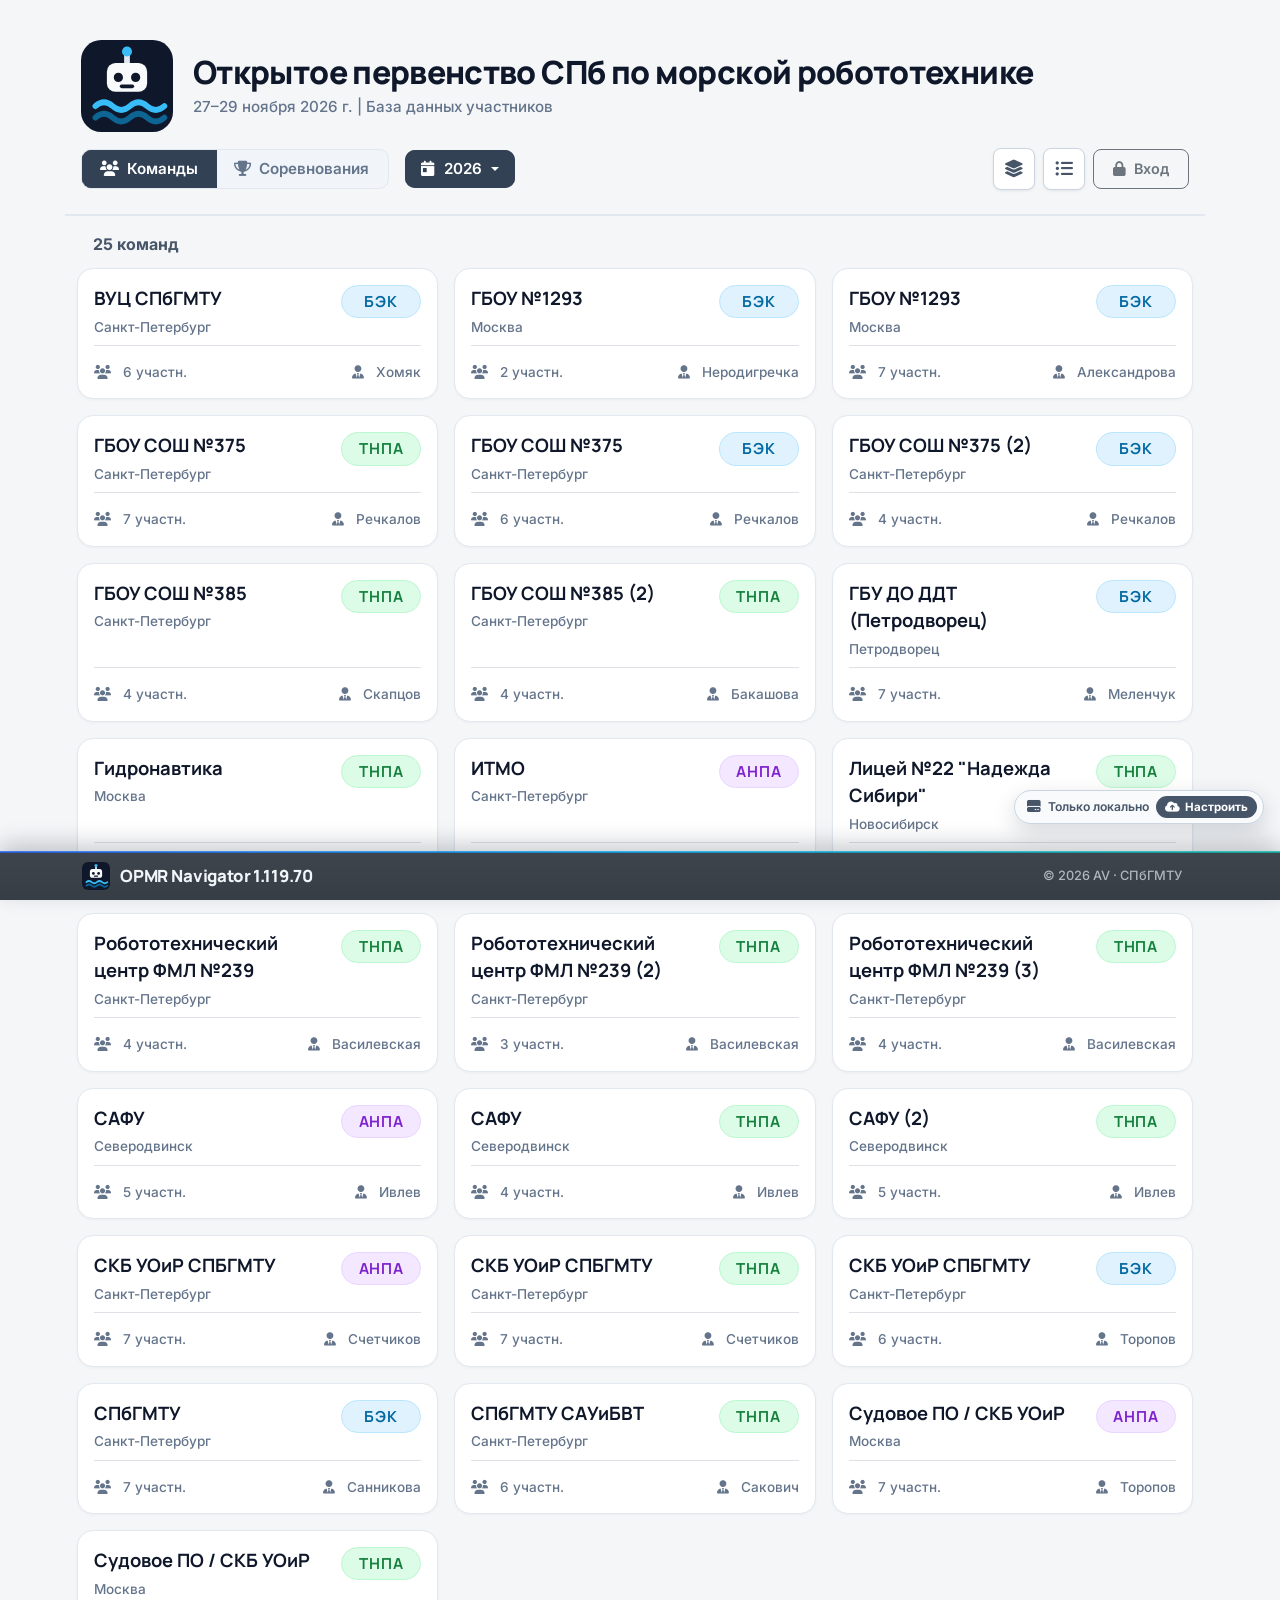
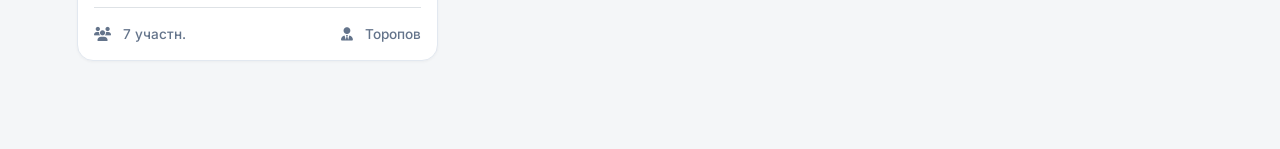
==== commit 184c6f56: "119" ====
--- a/index.html
+++ b/index.html
@@ -546,6 +546,6 @@
     <script src="lib/jszip.min.js"></script>
     <!-- * версия -->
     <!-- <script src="app.js?v=110"></script> -->
-    <script src="app_new.js?v=118"></script>
+    <script src="app_new.js?v=119"></script>
   </body>
 </html>
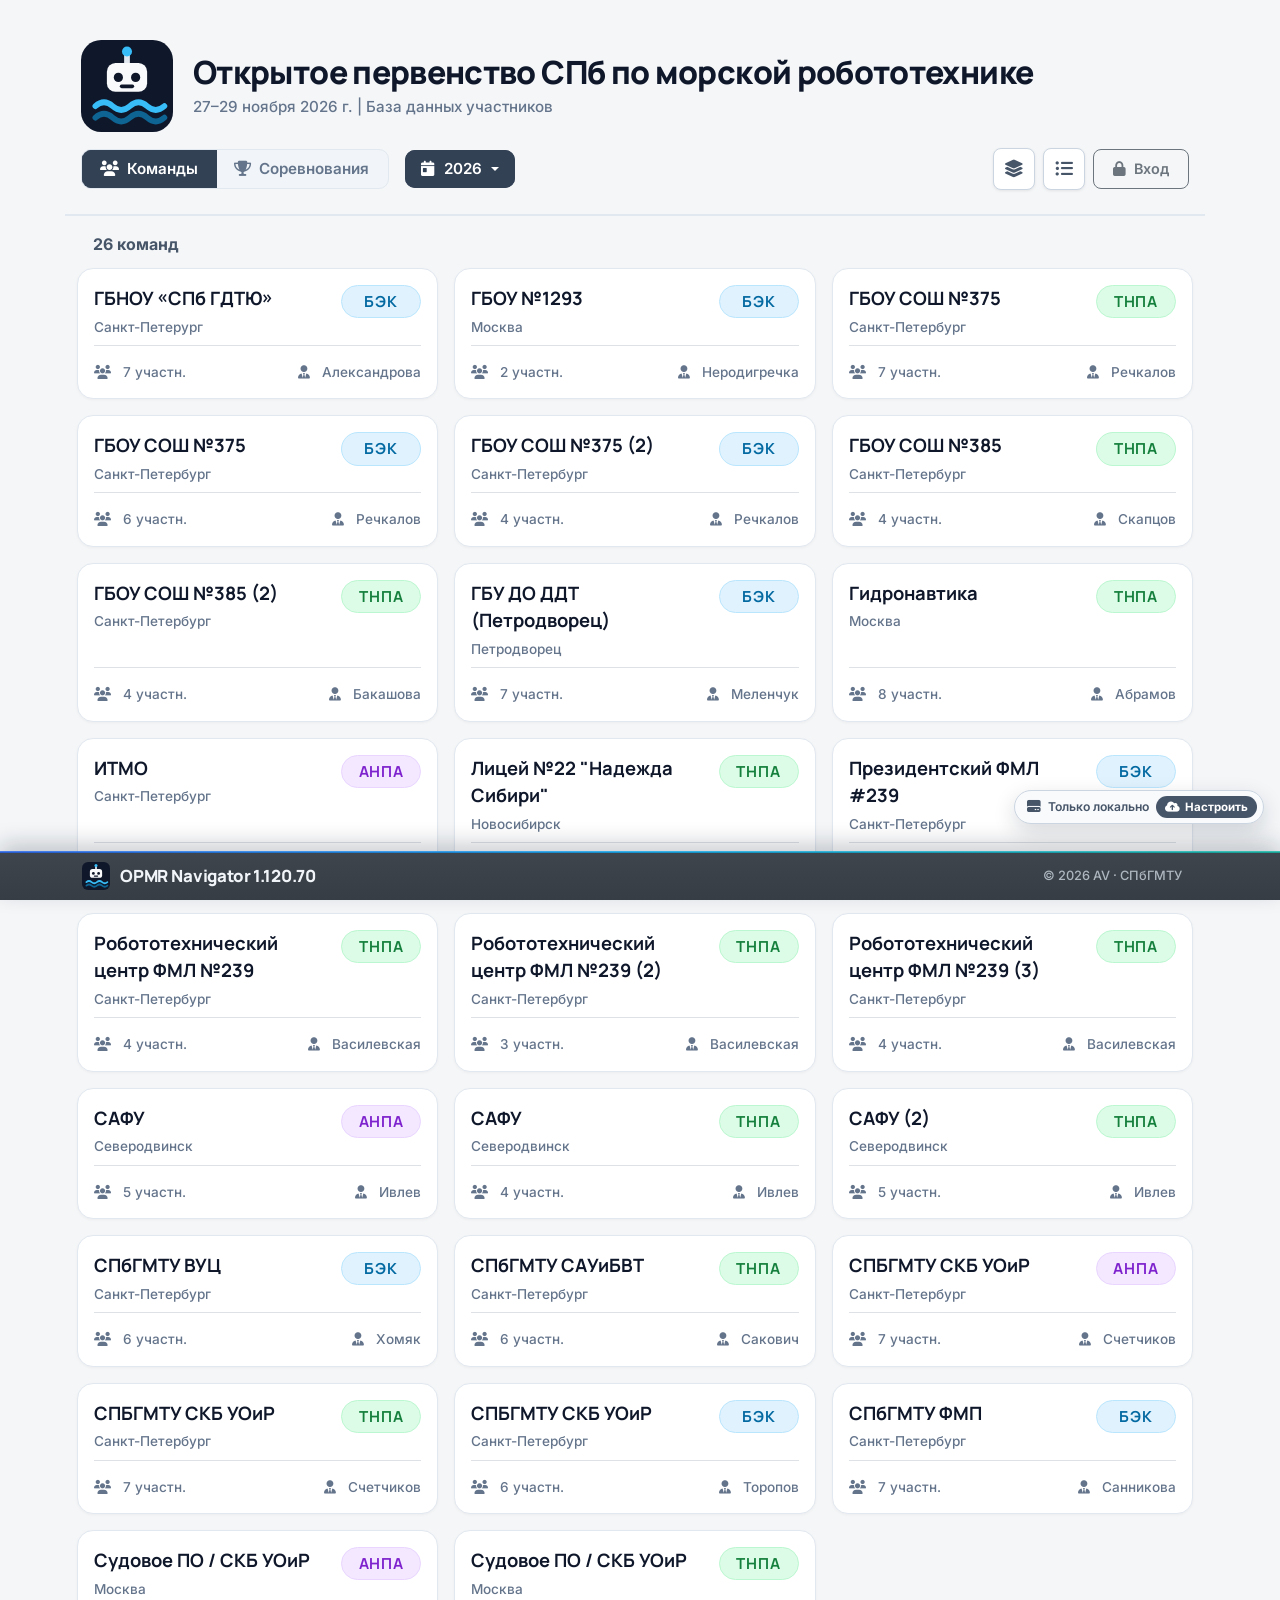
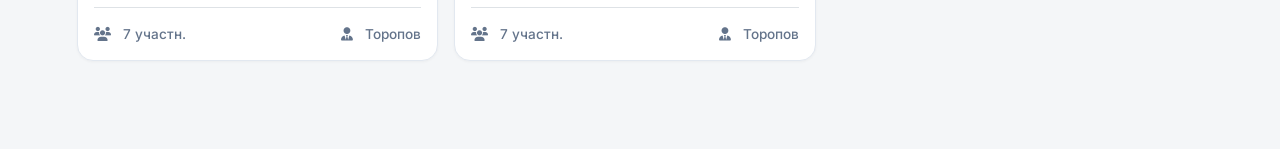
==== commit 38cd9b37: "120 после импорта команды открывается окно редактирования" ====
--- a/index.html
+++ b/index.html
@@ -546,6 +546,6 @@
     <script src="lib/jszip.min.js"></script>
     <!-- * версия -->
     <!-- <script src="app.js?v=110"></script> -->
-    <script src="app_new.js?v=119"></script>
+    <script src="app_new.js?v=120"></script>
   </body>
 </html>
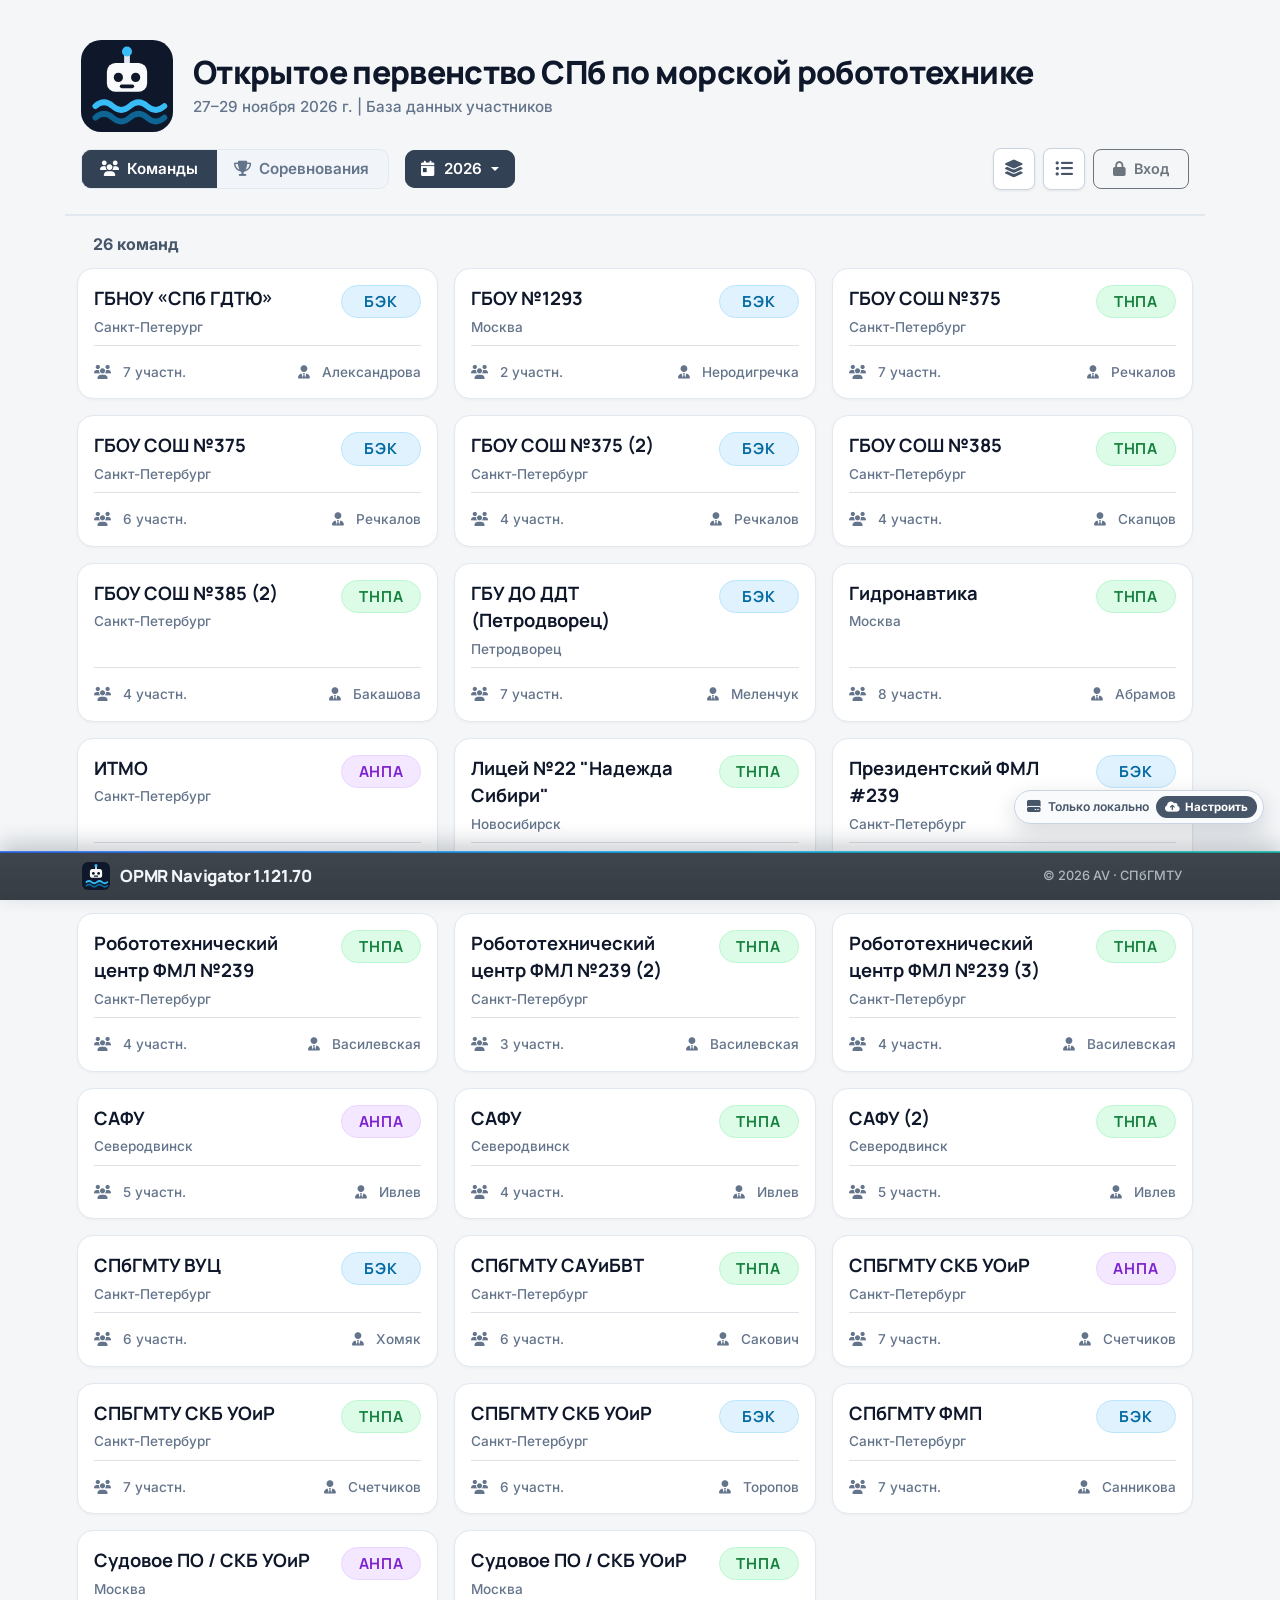
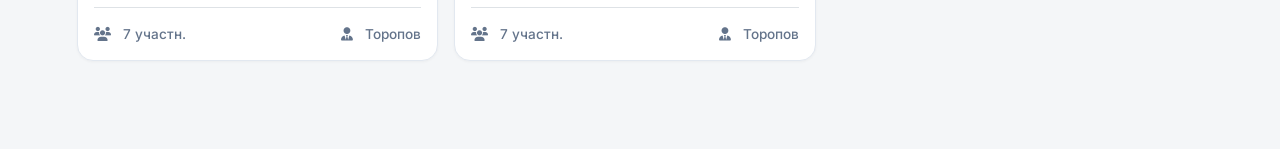
==== commit 24a408dd: "121 кнопка очистки протокола" ====
--- a/index.html
+++ b/index.html
@@ -546,6 +546,6 @@
     <script src="lib/jszip.min.js"></script>
     <!-- * версия -->
     <!-- <script src="app.js?v=110"></script> -->
-    <script src="app_new.js?v=120"></script>
+    <script src="app_new.js?v=121"></script>
   </body>
 </html>
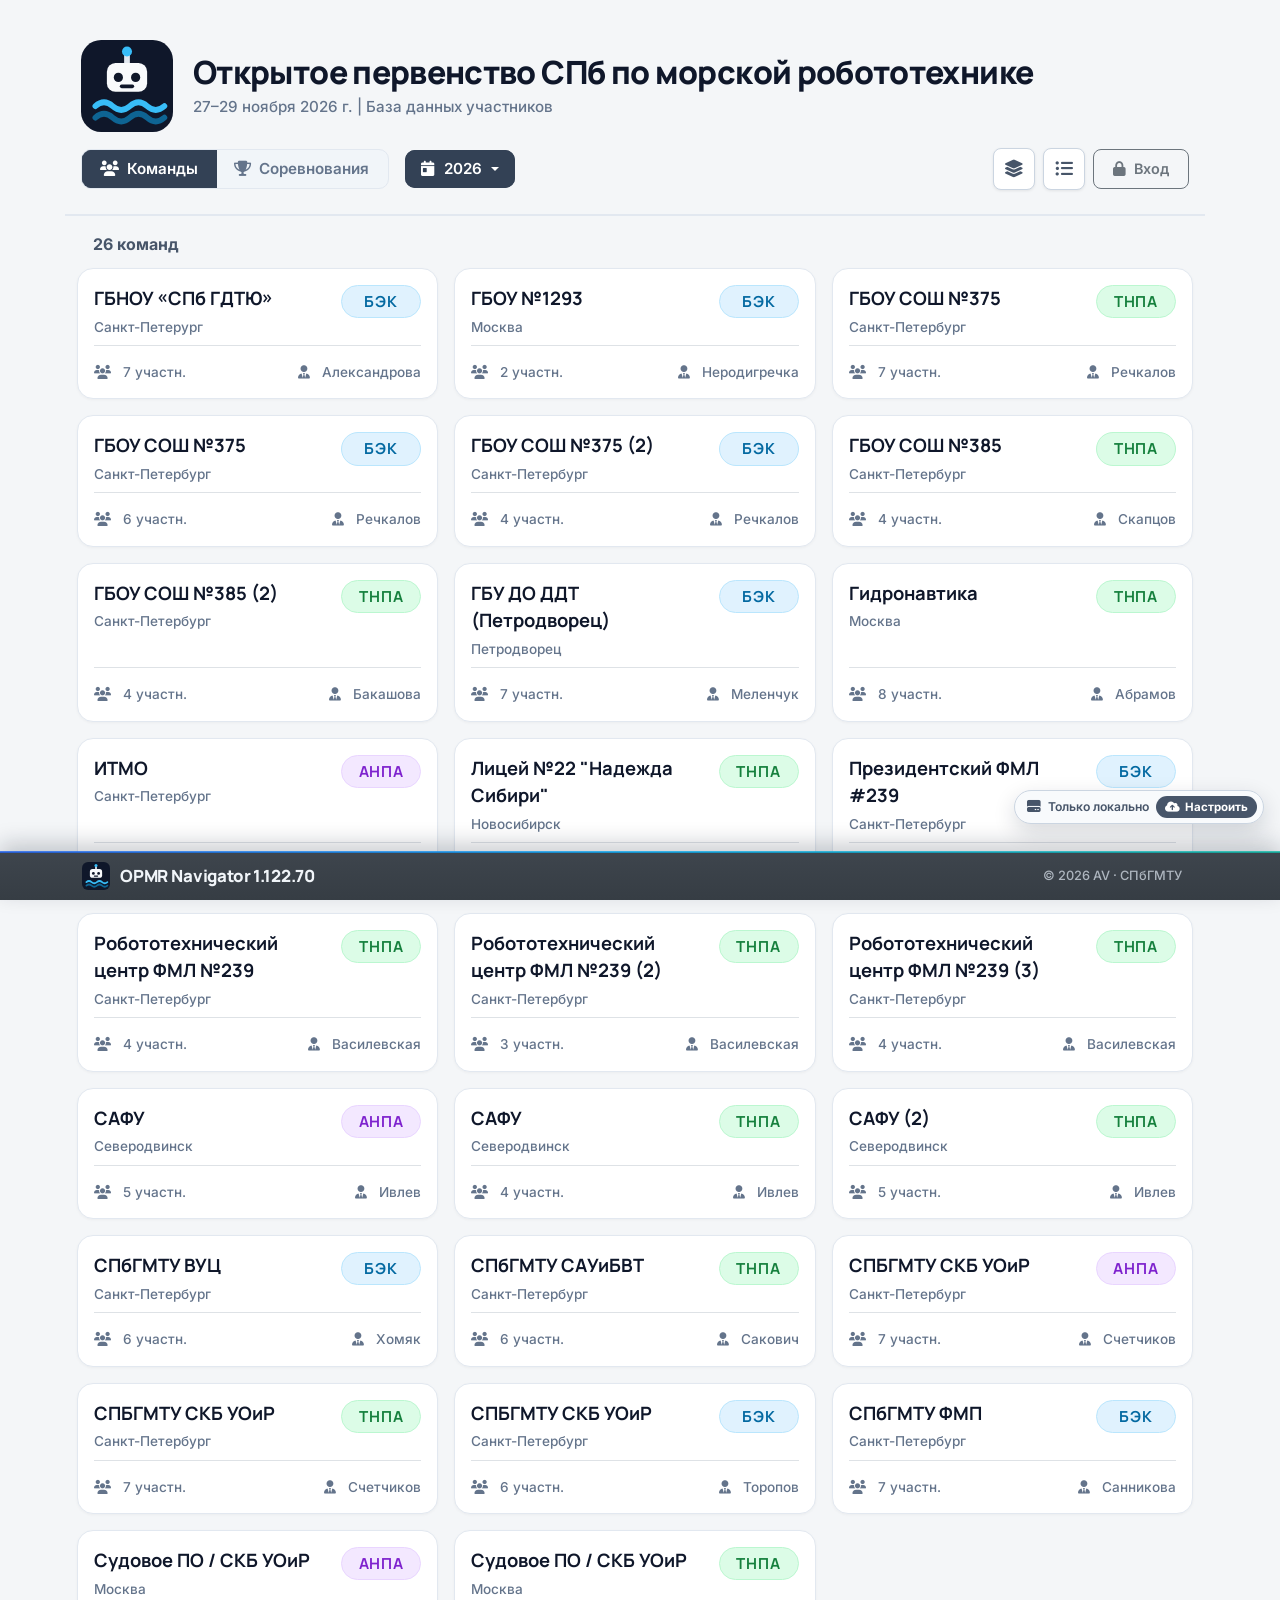
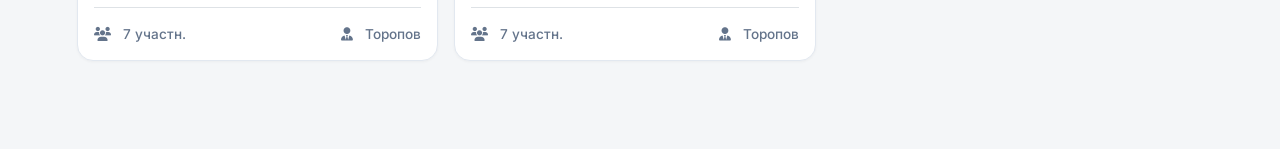
==== commit 240a3a06: "122 очистка протокола - улучшение" ====
--- a/index.html
+++ b/index.html
@@ -546,6 +546,6 @@
     <script src="lib/jszip.min.js"></script>
     <!-- * версия -->
     <!-- <script src="app.js?v=110"></script> -->
-    <script src="app_new.js?v=121"></script>
+    <script src="app_new.js?v=122"></script>
   </body>
 </html>
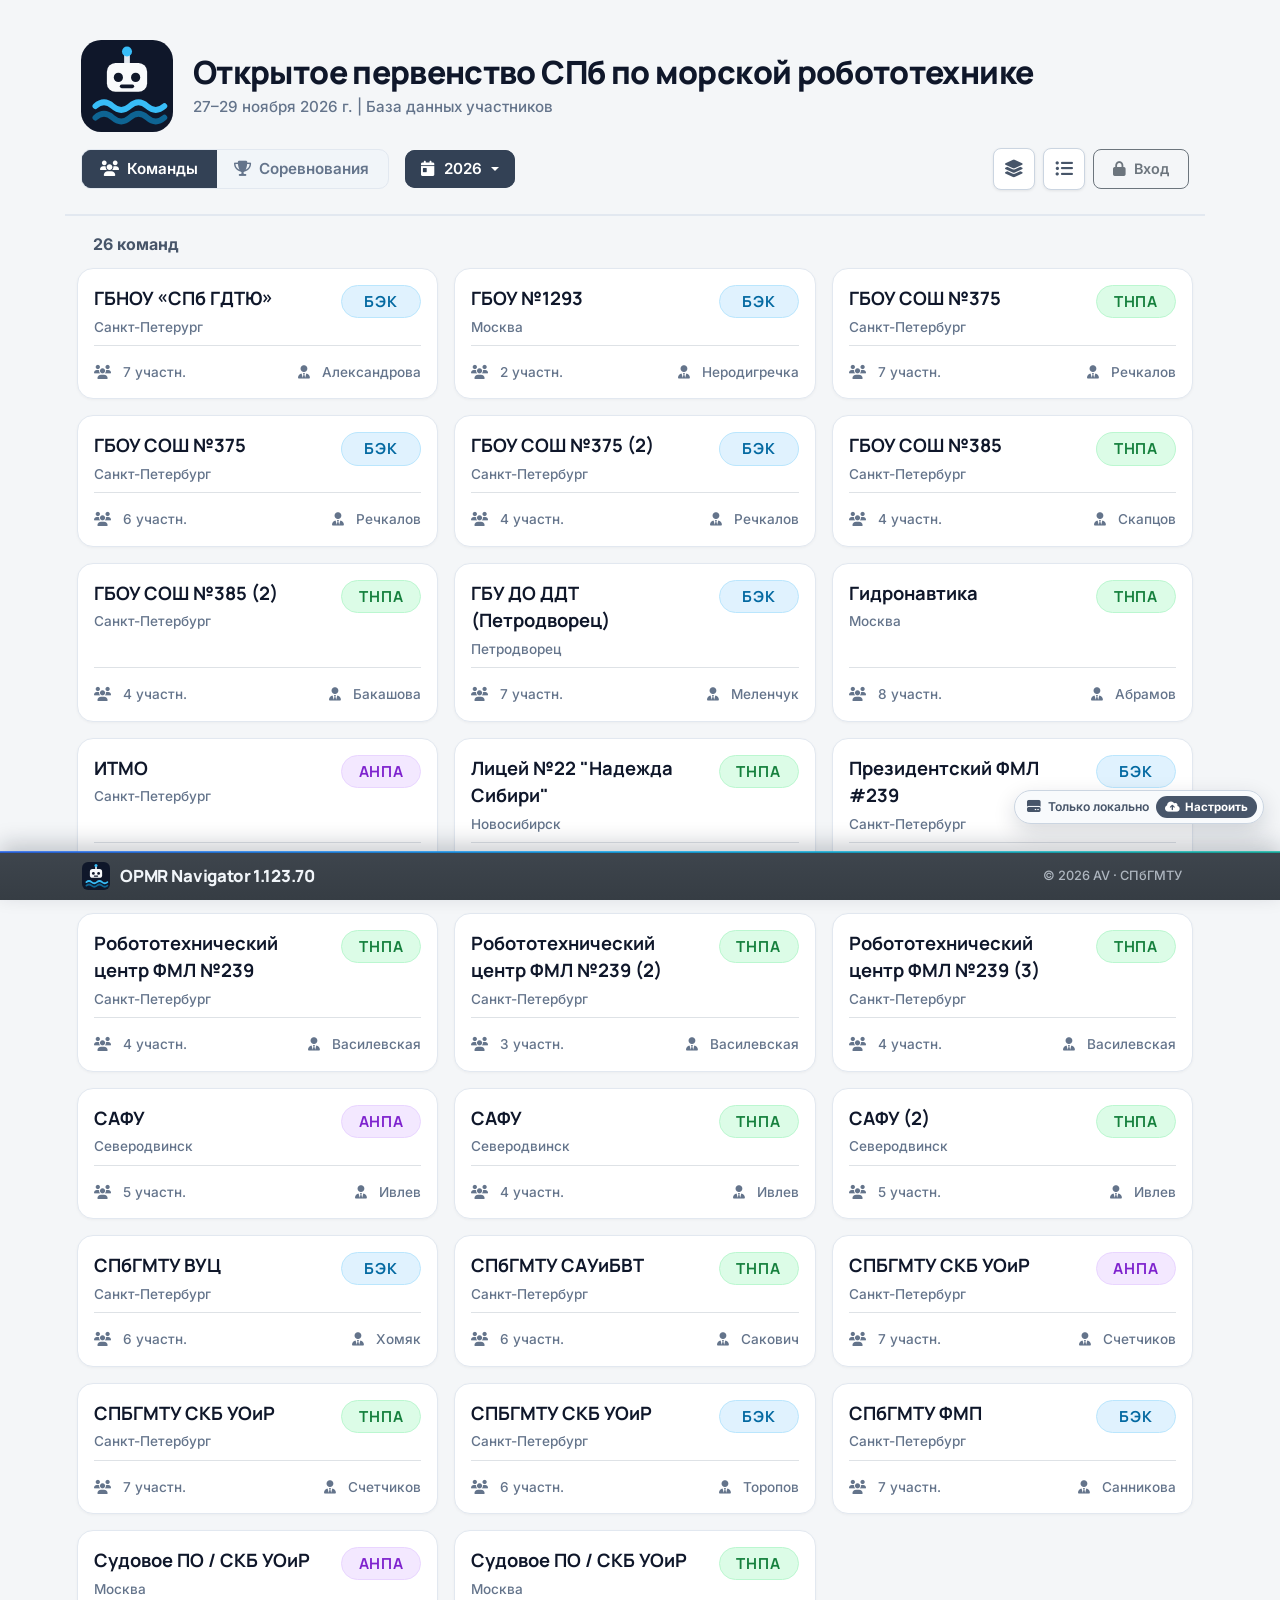
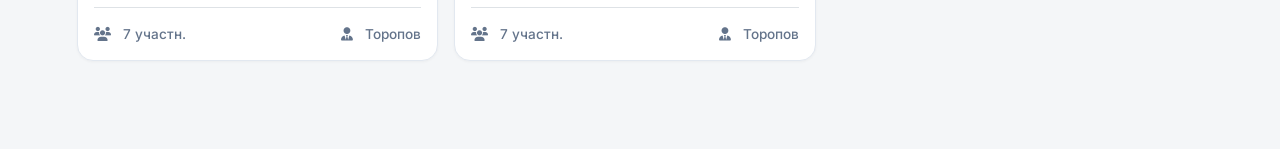
==== commit 7a986d7c: "123 очистка булевых значений, расширенное поле квалификации" ====
--- a/index.html
+++ b/index.html
@@ -546,6 +546,6 @@
     <script src="lib/jszip.min.js"></script>
     <!-- * версия -->
     <!-- <script src="app.js?v=110"></script> -->
-    <script src="app_new.js?v=122"></script>
+    <script src="app_new.js?v=123"></script>
   </body>
 </html>
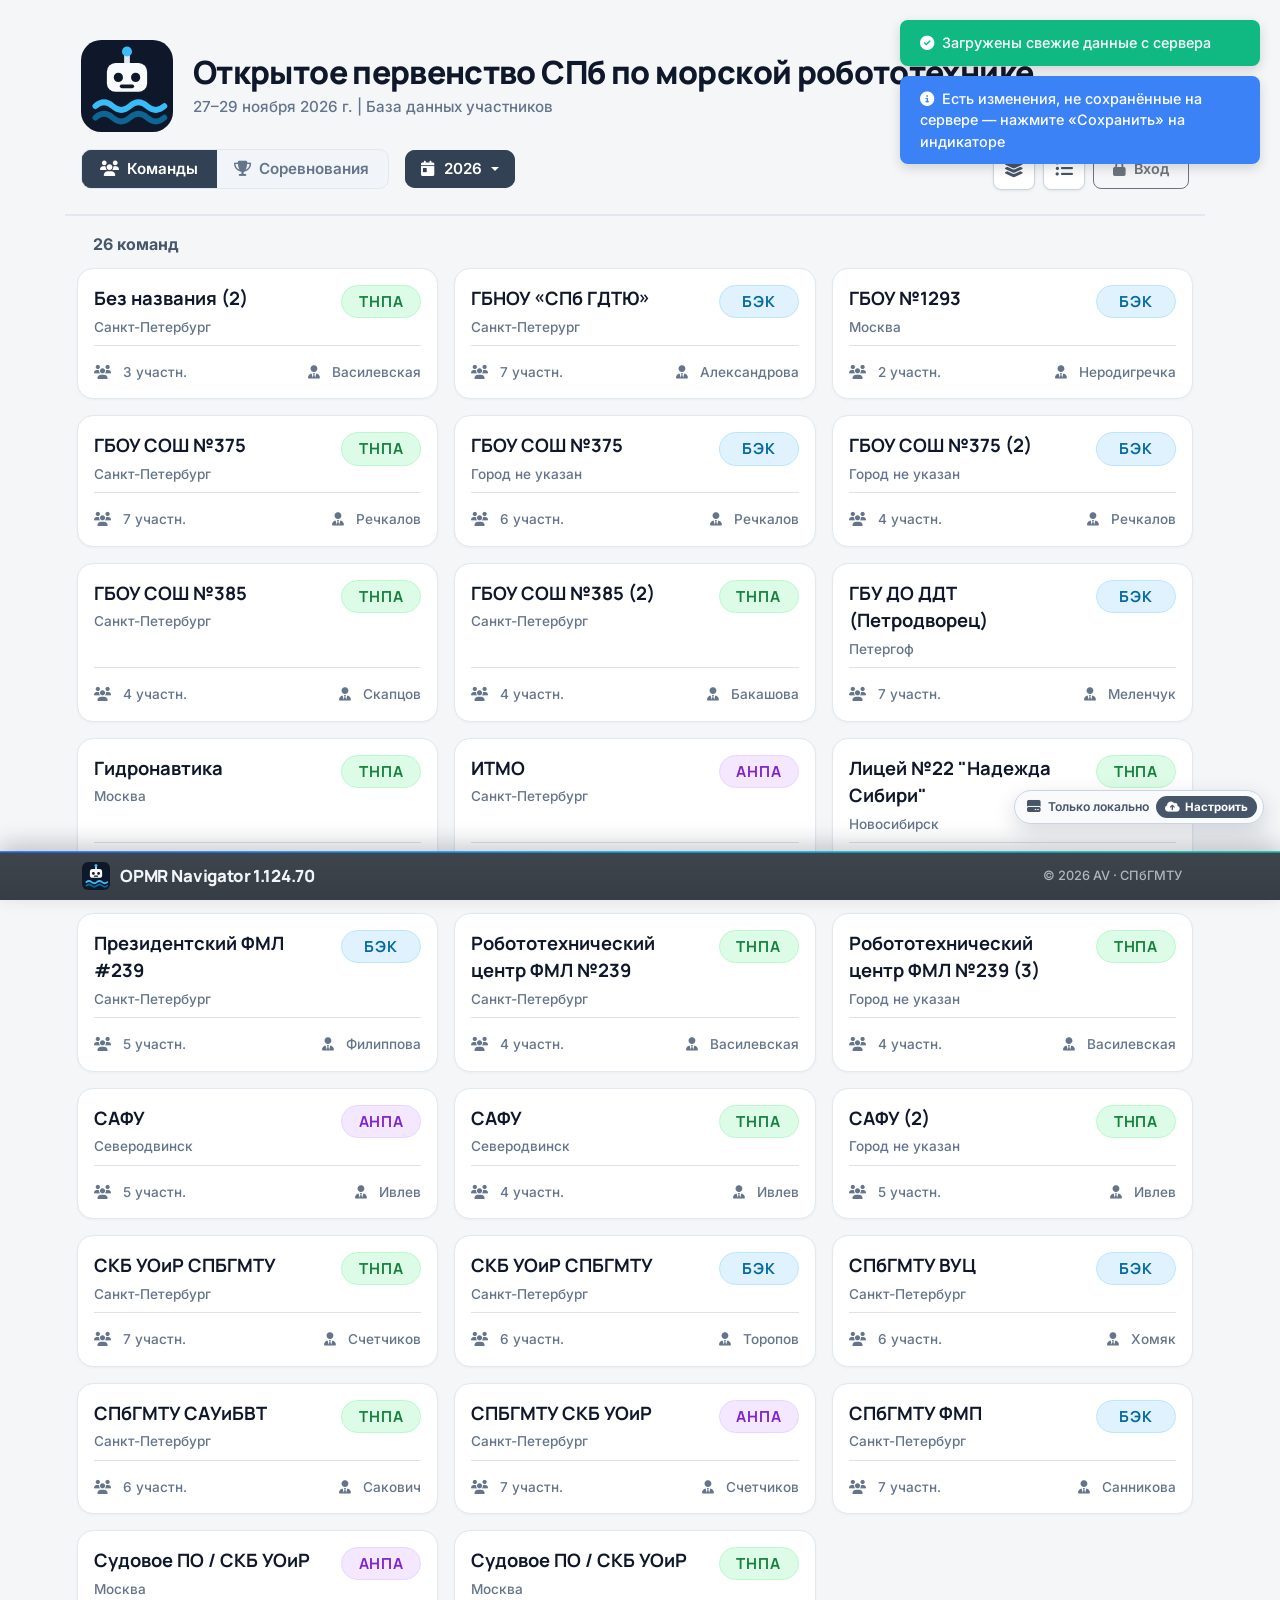
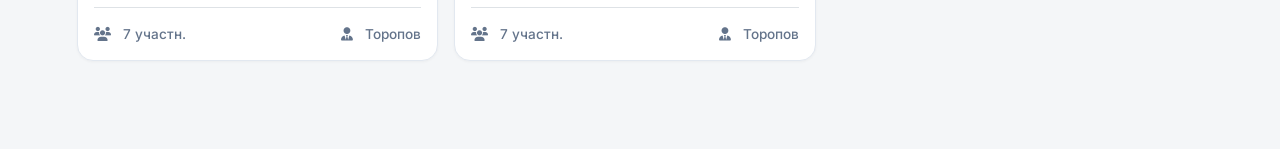
==== commit 3ea1e9d2: "124 автом синзронизация с сервером при заходе с любього устройства" ====
--- a/index.html
+++ b/index.html
@@ -546,6 +546,6 @@
     <script src="lib/jszip.min.js"></script>
     <!-- * версия -->
     <!-- <script src="app.js?v=110"></script> -->
-    <script src="app_new.js?v=123"></script>
+    <script src="app_new.js?v=124"></script>
   </body>
 </html>
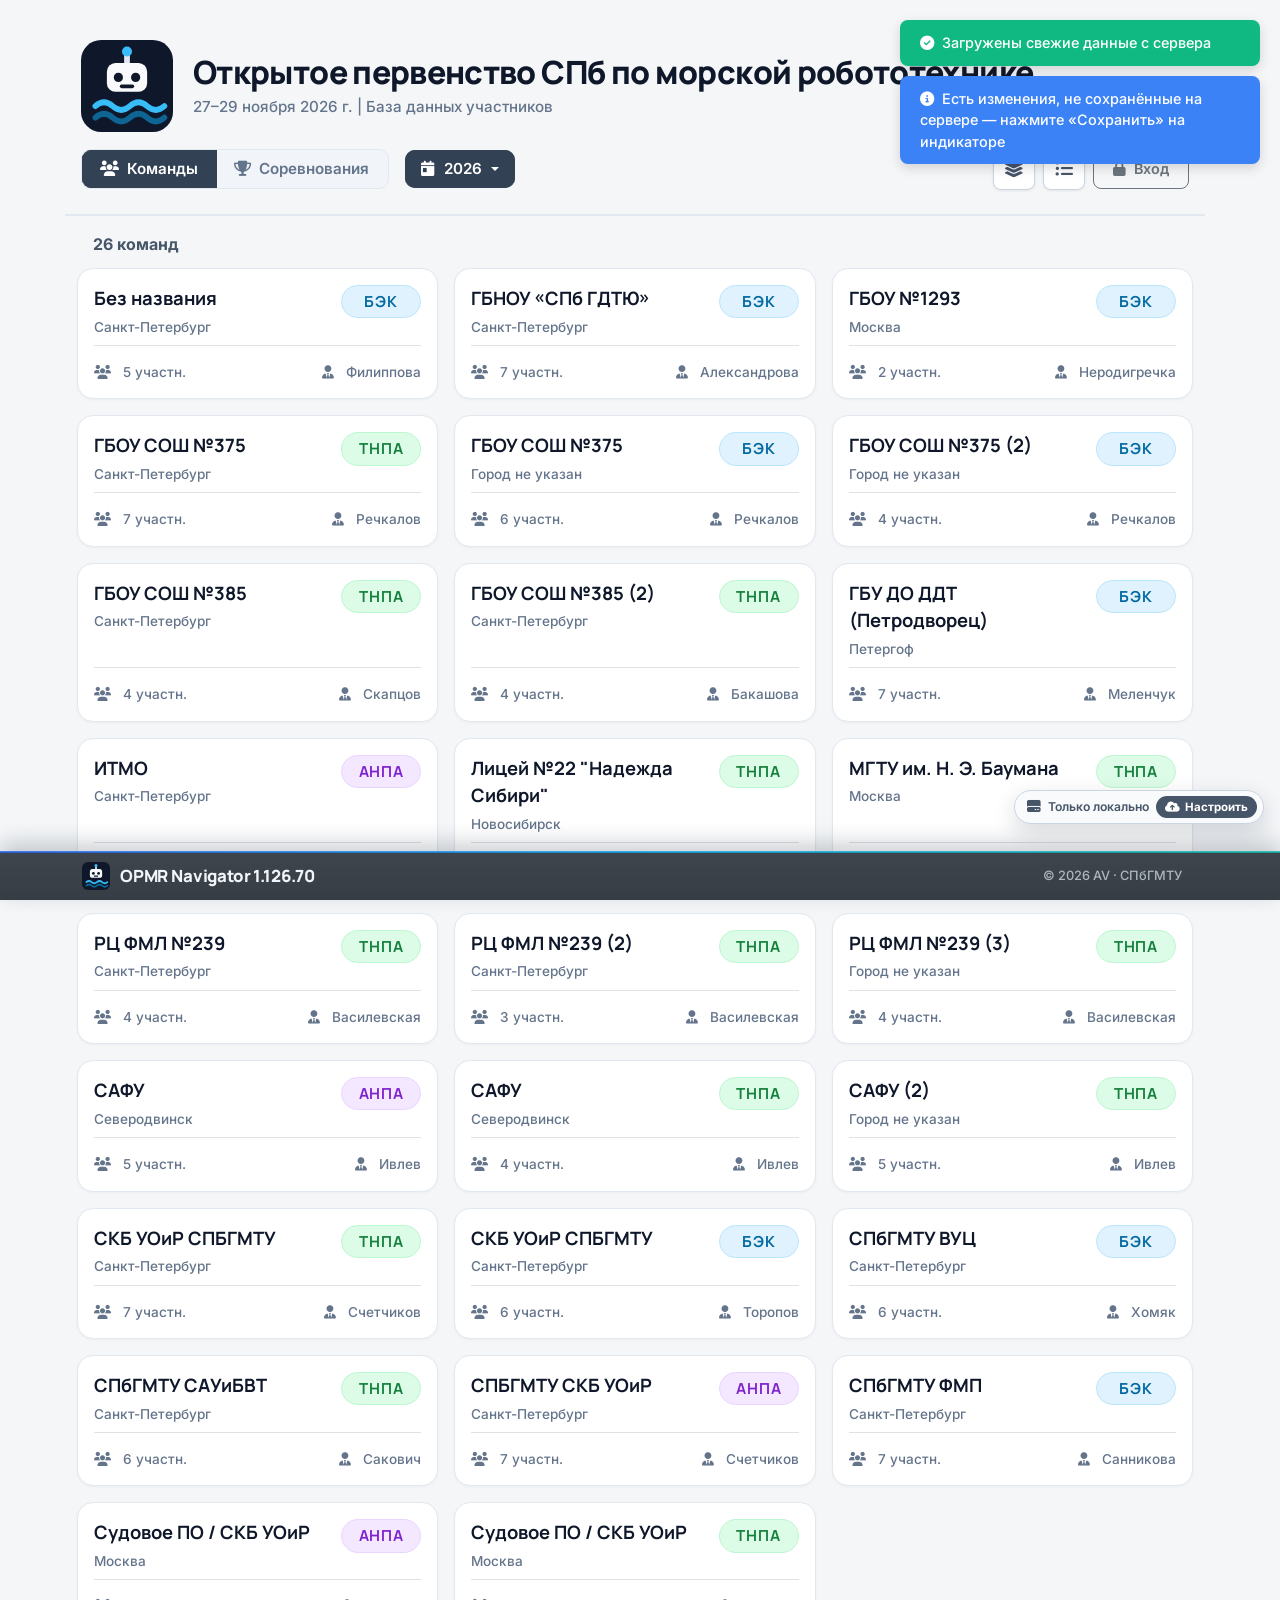
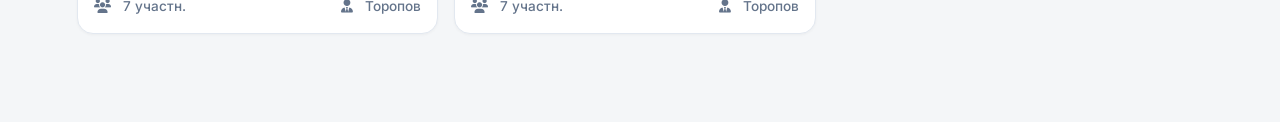
==== commit c2b43cd8: "126 - временно отклчили подтяжку с гитхаб" ====
--- a/index.html
+++ b/index.html
@@ -546,6 +546,6 @@
     <script src="lib/jszip.min.js"></script>
     <!-- * версия -->
     <!-- <script src="app.js?v=110"></script> -->
-    <script src="app_new.js?v=124"></script>
+    <script src="app_new.js?v=126"></script>
   </body>
 </html>
